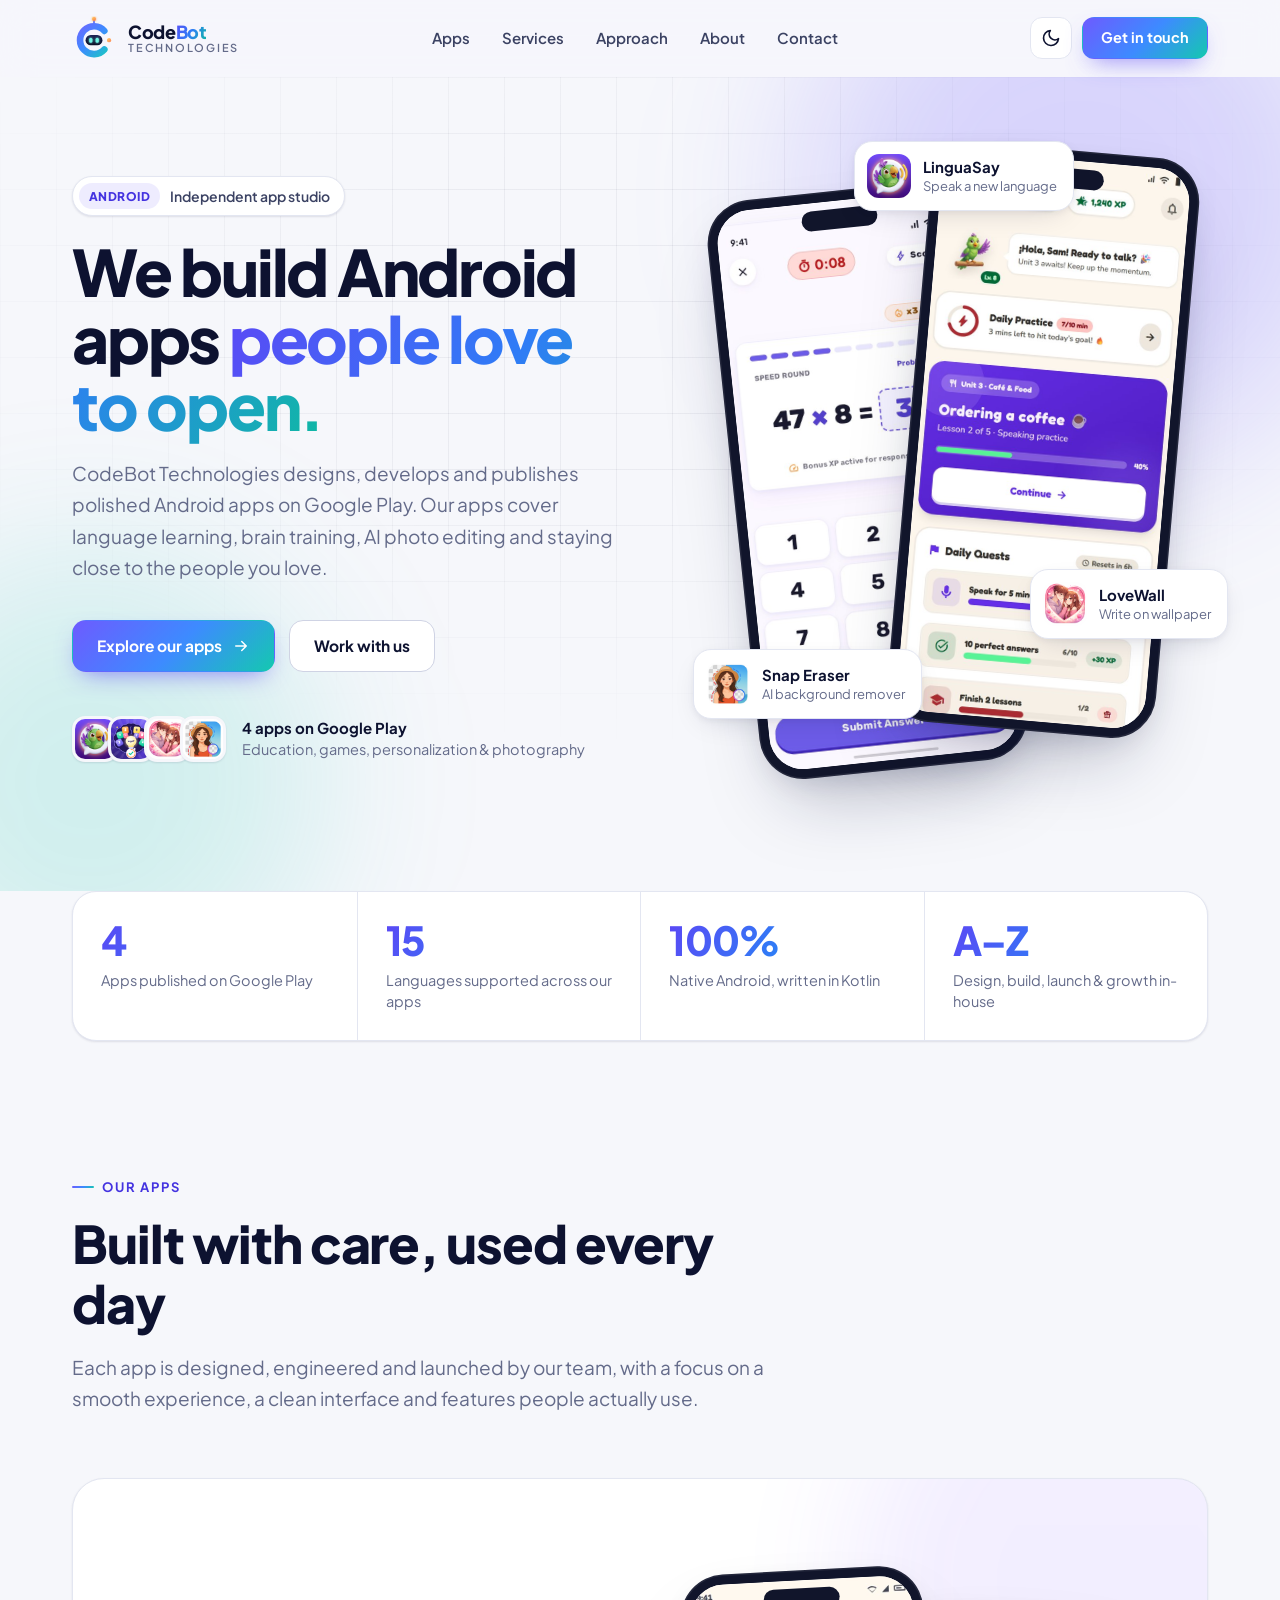
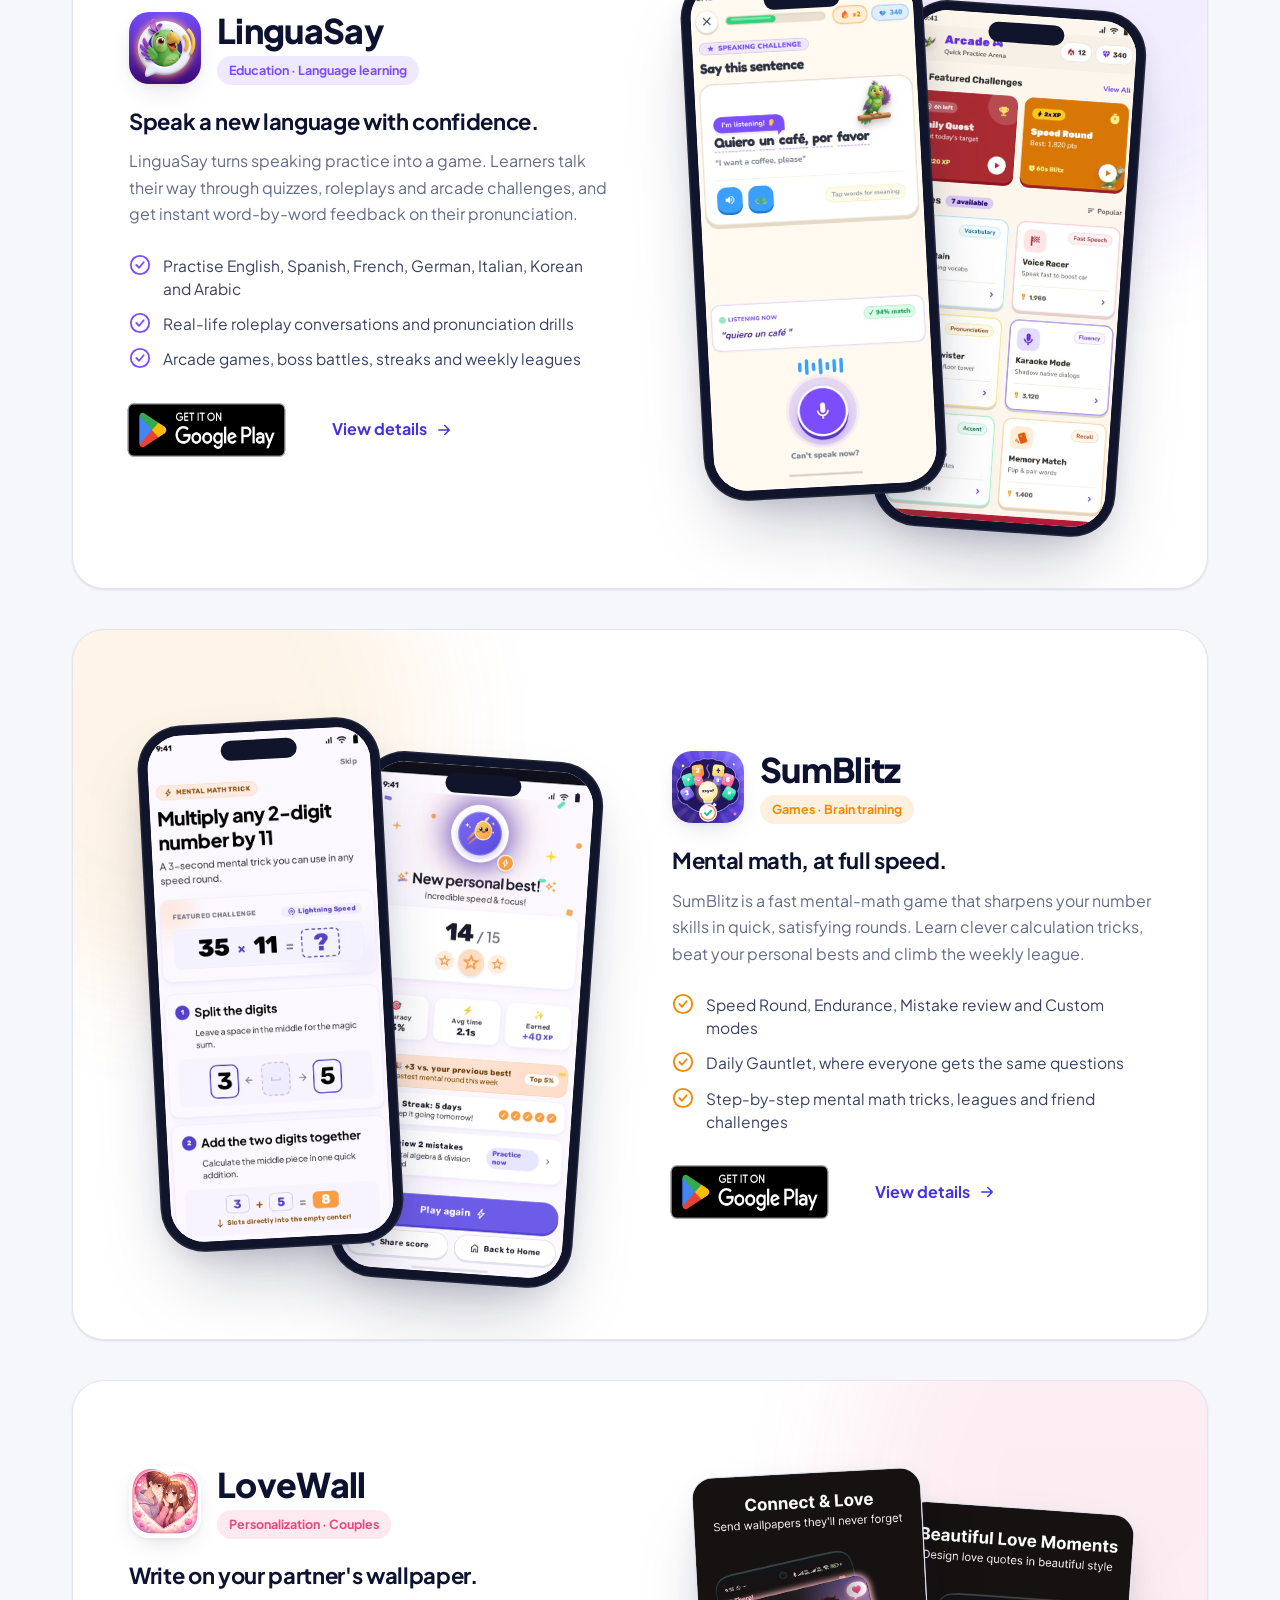
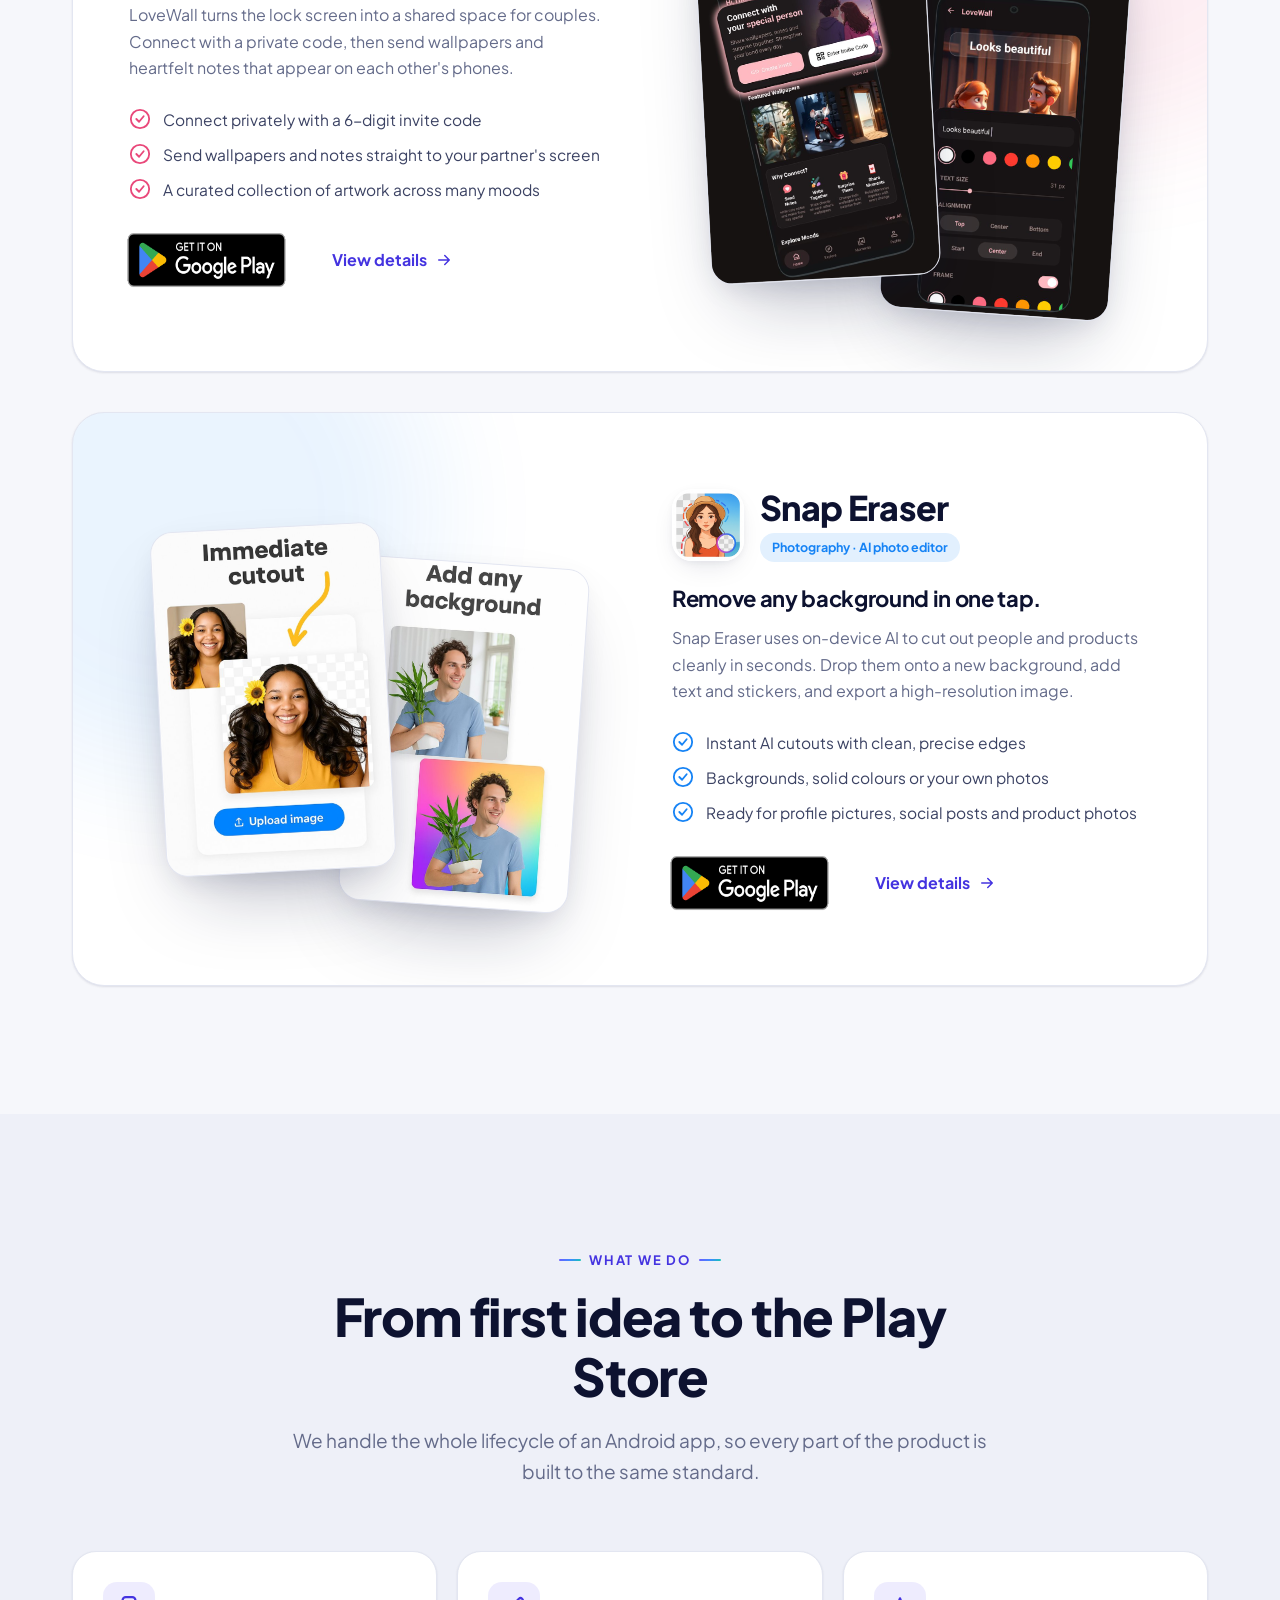
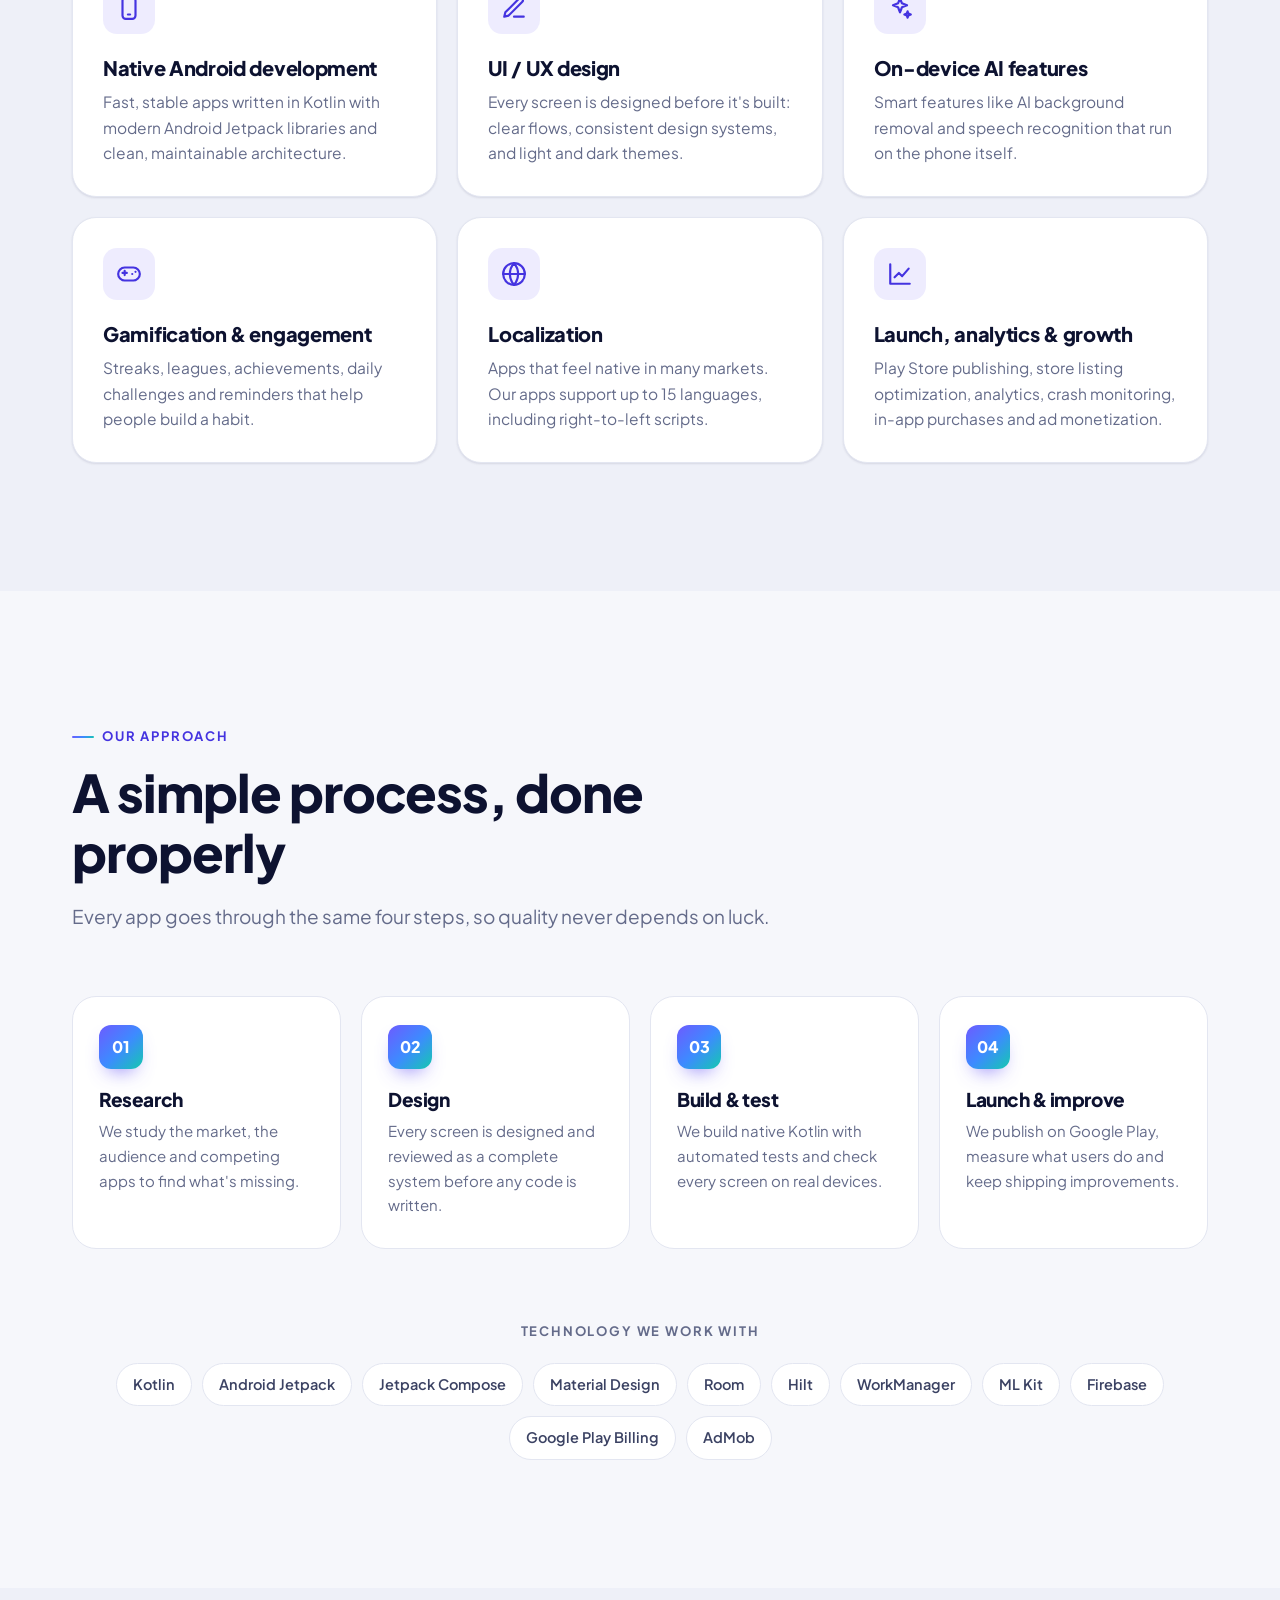
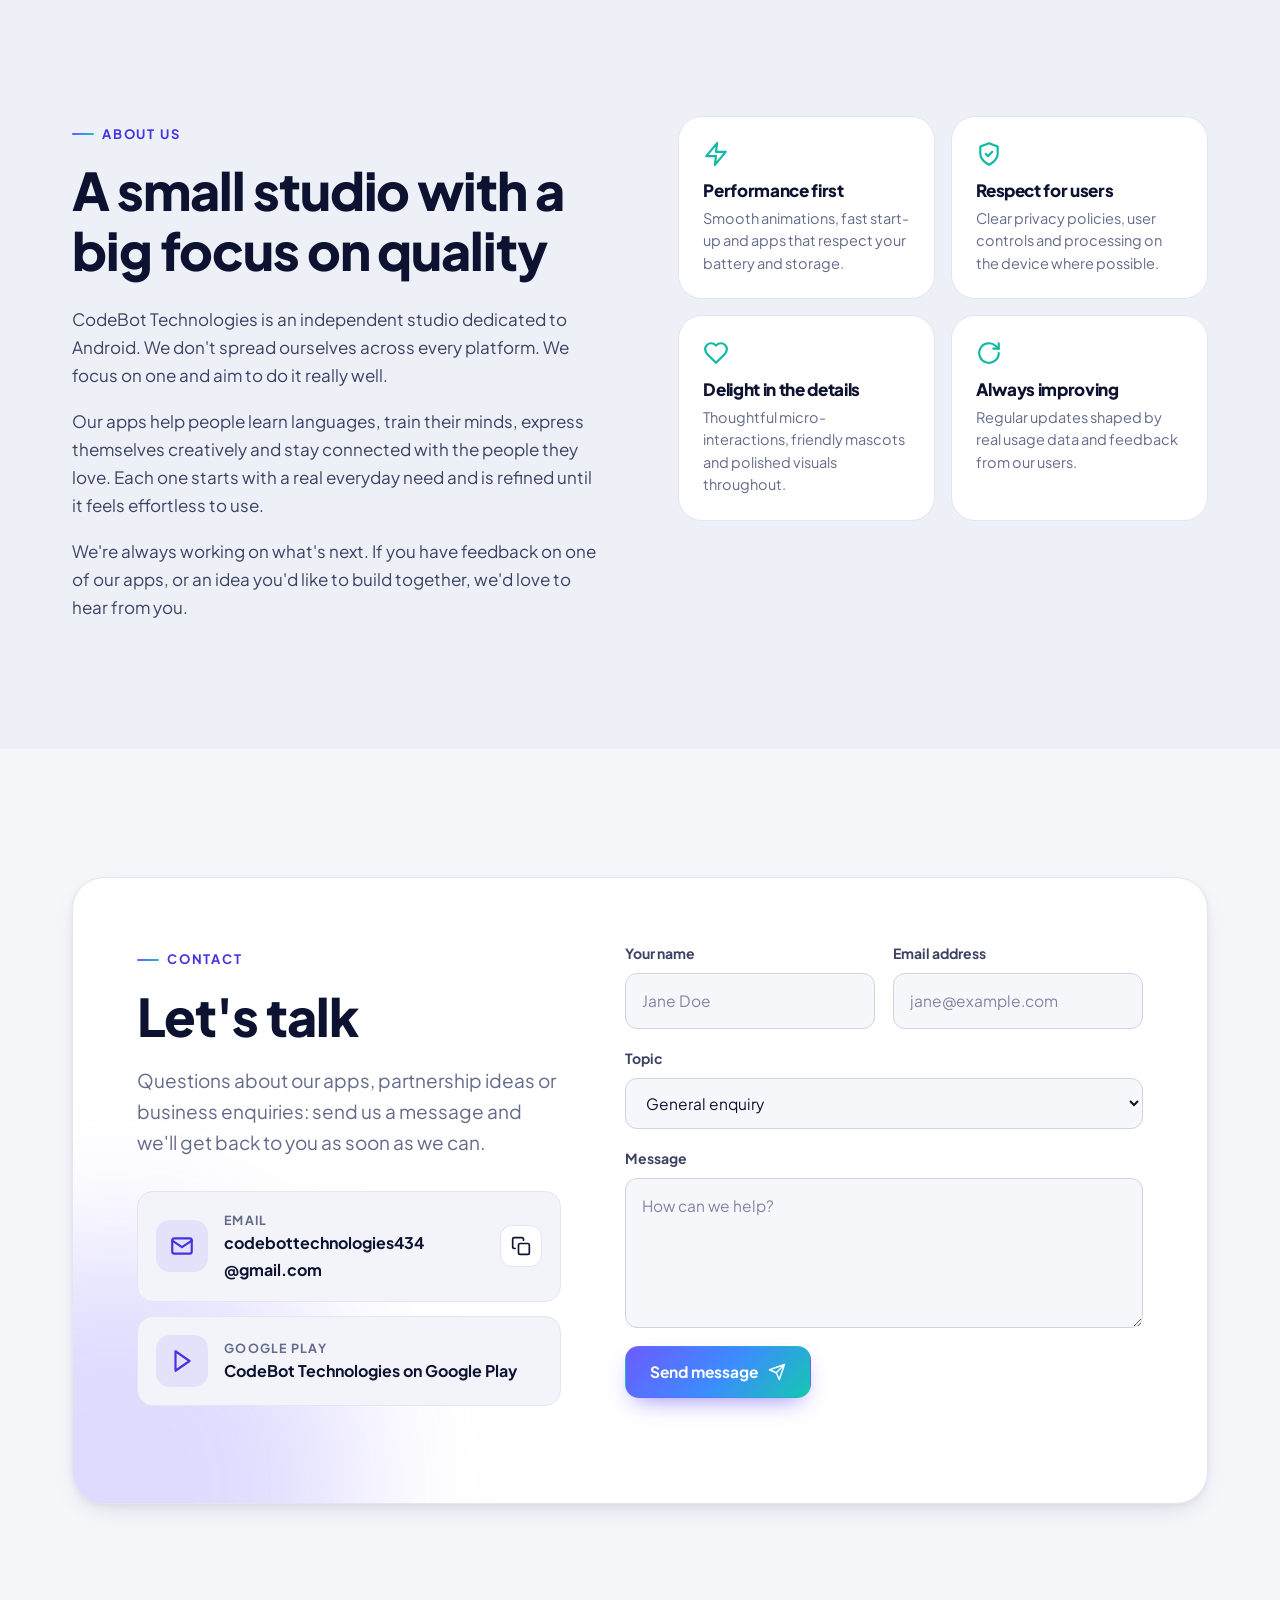
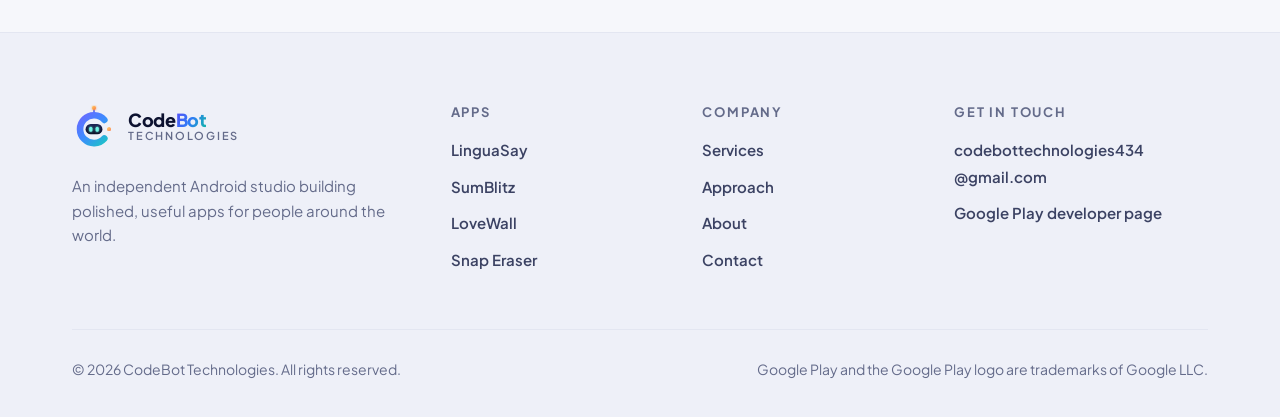
==== index.html @ 1d8e1565 "Launch CodeBot Technologies website" ====
<!doctype html>
<html lang="en">
<head>
  <meta charset="utf-8">
  <meta name="viewport" content="width=device-width, initial-scale=1">
  <title>CodeBot Technologies — Android Apps People Love</title>
  <meta name="description" content="CodeBot Technologies is an Android app studio. We design, build and publish polished apps on Google Play: LinguaSay, SumBlitz, LoveWall and Snap Eraser.">
  <meta name="theme-color" content="#070a18" media="(prefers-color-scheme: dark)">
  <meta name="theme-color" content="#f6f7fb" media="(prefers-color-scheme: light)">
  <link rel="canonical" href="https://codebottechnology.github.io/">
  <meta property="og:type" content="website">
  <meta property="og:url" content="https://codebottechnology.github.io/">
  <meta property="og:image" content="https://codebottechnology.github.io/assets/img/og-image.png">
  <meta property="og:image:width" content="1200">
  <meta property="og:image:height" content="630">
  <meta property="og:site_name" content="CodeBot Technologies">
  <meta property="og:title" content="CodeBot Technologies — Android Apps People Love">
  <meta property="og:description" content="We design, build and publish polished Android apps on Google Play.">
  <meta name="twitter:card" content="summary_large_image">
  <link rel="icon" href="assets/img/logo.svg" type="image/svg+xml">
  <link rel="preconnect" href="https://fonts.googleapis.com">
  <link rel="preconnect" href="https://fonts.gstatic.com" crossorigin>
  <link rel="stylesheet" href="https://fonts.googleapis.com/css2?family=Plus+Jakarta+Sans:wght@400;500;600;700;800&display=swap">
  <link rel="stylesheet" href="assets/css/styles.css">
  <script>(function(){var d=document.documentElement;d.classList.add('js');try{var t=localStorage.getItem('cb-theme');if(t)d.setAttribute('data-theme',t);}catch(e){}})();</script>
  <script type="application/ld+json">
  {
    "@context": "https://schema.org",
    "@type": "Organization",
    "name": "CodeBot Technologies",
    "url": "https://codebottechnology.github.io/",
    "logo": "https://codebottechnology.github.io/assets/img/logo.svg",
    "email": "codebottechnologies434@gmail.com",
    "description": "Android app studio that designs, builds and publishes apps on Google Play.",
    "sameAs": ["https://play.google.com/store/apps/dev?id=8315797149513083375"]
  }
  </script>
</head>
<body>
  <a class="skip-link" href="#main">Skip to content</a>

  <header class="site-header">
    <div class="container nav">
      <a class="brand" href="index.html" aria-label="CodeBot Technologies home">
        <img src="assets/img/logo.svg" alt="" width="40" height="40">
        <span class="brand-text"><span>Code<span class="brand-bot">Bot</span></span><small>Technologies</small></span>
      </a>
      <nav class="nav-links" aria-label="Main">
        <a href="#apps">Apps</a>
        <a href="#services">Services</a>
        <a href="#approach">Approach</a>
        <a href="#about">About</a>
        <a href="#contact">Contact</a>
      </nav>
      <div class="nav-actions">
        <button class="icon-btn theme-toggle" type="button" data-theme-toggle aria-label="Switch theme">
          <svg class="i i-moon" viewBox="0 0 24 24" aria-hidden="true"><path d="M21 12.8A9 9 0 1 1 11.2 3a7 7 0 0 0 9.8 9.8z"/></svg>
          <svg class="i i-sun" viewBox="0 0 24 24" aria-hidden="true"><circle cx="12" cy="12" r="4"/><path d="M12 2v2M12 20v2M4.9 4.9l1.4 1.4M17.7 17.7l1.4 1.4M2 12h2M20 12h2M4.9 19.1l1.4-1.4M17.7 6.3l1.4-1.4"/></svg>
        </button>
        <a class="btn btn-primary btn-sm" href="#contact">Get in touch</a>
        <button class="icon-btn menu-toggle" type="button" aria-controls="mobile-menu" aria-expanded="false" aria-label="Open menu">
          <svg class="i" viewBox="0 0 24 24" aria-hidden="true"><path d="M4 7h16M4 12h16M4 17h16"/></svg>
        </button>
      </div>
    </div>
    <div class="mobile-menu" id="mobile-menu">
      <a href="#apps">Apps</a>
      <a href="#services">Services</a>
      <a href="#approach">Approach</a>
      <a href="#about">About</a>
      <a href="#contact">Contact</a>
      <a class="btn btn-primary" href="#contact">Get in touch</a>
    </div>
  </header>

  <main id="main">
    <!-- ============ Hero ============ -->
    <section class="hero">
      <div class="hero-bg" aria-hidden="true"><span class="glow glow-1"></span><span class="glow glow-2"></span></div>
      <div class="container hero-grid">
        <div>
          <span class="pill reveal"><span class="pill-dot">ANDROID</span> Independent app studio</span>
          <h1 class="reveal reveal-d1">We build Android apps <span class="grad-text">people love to open.</span></h1>
          <p class="lead reveal reveal-d2">CodeBot Technologies designs, develops and publishes polished Android apps on Google Play. Our apps cover language learning, brain training, AI photo editing and staying close to the people you love.</p>
          <div class="hero-ctas reveal reveal-d3">
            <a class="btn btn-primary" href="#apps">Explore our apps
              <svg class="i" viewBox="0 0 24 24" aria-hidden="true"><path d="M5 12h14M13 6l6 6-6 6"/></svg>
            </a>
            <a class="btn btn-ghost" href="#contact">Work with us</a>
          </div>
          <div class="hero-apps reveal reveal-d3">
            <div class="icon-stack">
              <img src="assets/img/apps/linguasay/icon.png" alt="LinguaSay" width="46" height="46">
              <img src="assets/img/apps/sumblitz/icon.png" alt="SumBlitz" width="46" height="46">
              <img src="assets/img/apps/lovewall/icon.png" alt="LoveWall" width="46" height="46">
              <img src="assets/img/apps/snap-eraser/icon.png" alt="Snap Eraser" width="46" height="46">
            </div>
            <p><strong>4 apps on Google Play</strong>Education, games, personalization &amp; photography</p>
          </div>
        </div>

        <div class="hero-visual" aria-hidden="true">
          <div class="phone phone-a"><img src="assets/img/apps/sumblitz/screen-01.jpg" alt="" width="600" height="1300"></div>
          <div class="phone phone-b"><img src="assets/img/apps/linguasay/screen-01.jpg" alt="" width="600" height="1300"></div>
          <div class="float-card fc-1"><img src="assets/img/apps/snap-eraser/icon.png" alt="" width="44" height="44"><div><strong>Snap Eraser</strong><span>AI background remover</span></div></div>
          <div class="float-card fc-2"><img src="assets/img/apps/lovewall/icon.png" alt="" width="44" height="44"><div><strong>LoveWall</strong><span>Write on wallpaper</span></div></div>
          <div class="float-card fc-3"><img src="assets/img/apps/linguasay/icon.png" alt="" width="44" height="44"><div><strong>LinguaSay</strong><span>Speak a new language</span></div></div>
        </div>
      </div>
    </section>

    <!-- ============ Stats ============ -->
    <section aria-label="At a glance">
      <div class="container">
        <div class="stats reveal">
          <div class="stat"><div class="stat-num grad-text">4</div><div class="stat-label">Apps published on Google Play</div></div>
          <div class="stat"><div class="stat-num grad-text">15</div><div class="stat-label">Languages supported across our apps</div></div>
          <div class="stat"><div class="stat-num grad-text">100%</div><div class="stat-label">Native Android, written in Kotlin</div></div>
          <div class="stat"><div class="stat-num grad-text">A–Z</div><div class="stat-label">Design, build, launch &amp; growth in-house</div></div>
        </div>
      </div>
    </section>

    <!-- ============ Apps ============ -->
    <section class="section" id="apps">
      <div class="container">
        <div class="section-head reveal">
          <span class="eyebrow">Our apps</span>
          <h2 class="h2">Built with care, used every day</h2>
          <p class="lead">Each app is designed, engineered and launched by our team, with a focus on a smooth experience, a clean interface and features people actually use.</p>
        </div>

        <div class="app-list">
          <!-- LinguaSay -->
          <article class="app-row accent-linguasay reveal" id="linguasay">
            <div class="app-copy">
              <div class="app-head">
                <img class="app-icon" src="assets/img/apps/linguasay/icon.png" alt="LinguaSay app icon" width="72" height="72">
                <div><h3>LinguaSay</h3><span class="tag">Education · Language learning</span></div>
              </div>
              <p class="app-tagline">Speak a new language with confidence.</p>
              <p class="app-desc">LinguaSay turns speaking practice into a game. Learners talk their way through quizzes, roleplays and arcade challenges, and get instant word-by-word feedback on their pronunciation.</p>
              <ul class="check-list">
                <li><svg class="i" viewBox="0 0 24 24" aria-hidden="true"><circle cx="12" cy="12" r="10"/><path d="m8 12 3 3 5-6"/></svg>Practise English, Spanish, French, German, Italian, Korean and Arabic</li>
                <li><svg class="i" viewBox="0 0 24 24" aria-hidden="true"><circle cx="12" cy="12" r="10"/><path d="m8 12 3 3 5-6"/></svg>Real-life roleplay conversations and pronunciation drills</li>
                <li><svg class="i" viewBox="0 0 24 24" aria-hidden="true"><circle cx="12" cy="12" r="10"/><path d="m8 12 3 3 5-6"/></svg>Arcade games, boss battles, streaks and weekly leagues</li>
              </ul>
              <div class="app-actions">
                <a class="play-badge" href="https://play.google.com/store/apps/details?id=com.pronunciation.speakingpractice" target="_blank" rel="noopener"><img src="assets/img/google-play-badge.png" alt="Get LinguaSay on Google Play" width="646" height="250"></a>
                <a class="btn-link" href="apps/linguasay.html">View details <svg class="i" viewBox="0 0 24 24" aria-hidden="true"><path d="M5 12h14M13 6l6 6-6 6"/></svg></a>
              </div>
            </div>
            <div class="app-media">
              <div class="phone"><img src="assets/img/apps/linguasay/screen-02.jpg" alt="LinguaSay speaking quiz screen" width="600" height="1287" loading="lazy"></div>
              <div class="phone"><img src="assets/img/apps/linguasay/screen-04.jpg" alt="LinguaSay arcade games screen" width="600" height="1300" loading="lazy"></div>
            </div>
          </article>

          <!-- SumBlitz -->
          <article class="app-row accent-sumblitz reveal" id="sumblitz">
            <div class="app-copy">
              <div class="app-head">
                <img class="app-icon" src="assets/img/apps/sumblitz/icon.png" alt="SumBlitz app icon" width="72" height="72">
                <div><h3>SumBlitz</h3><span class="tag">Games · Brain training</span></div>
              </div>
              <p class="app-tagline">Mental math, at full speed.</p>
              <p class="app-desc">SumBlitz is a fast mental-math game that sharpens your number skills in quick, satisfying rounds. Learn clever calculation tricks, beat your personal bests and climb the weekly league.</p>
              <ul class="check-list">
                <li><svg class="i" viewBox="0 0 24 24" aria-hidden="true"><circle cx="12" cy="12" r="10"/><path d="m8 12 3 3 5-6"/></svg>Speed Round, Endurance, Mistake review and Custom modes</li>
                <li><svg class="i" viewBox="0 0 24 24" aria-hidden="true"><circle cx="12" cy="12" r="10"/><path d="m8 12 3 3 5-6"/></svg>Daily Gauntlet, where everyone gets the same questions</li>
                <li><svg class="i" viewBox="0 0 24 24" aria-hidden="true"><circle cx="12" cy="12" r="10"/><path d="m8 12 3 3 5-6"/></svg>Step-by-step mental math tricks, leagues and friend challenges</li>
              </ul>
              <div class="app-actions">
                <a class="play-badge" href="https://play.google.com/store/apps/details?id=com.sumblitz.mentalmath.speedmath" target="_blank" rel="noopener"><img src="assets/img/google-play-badge.png" alt="Get SumBlitz on Google Play" width="646" height="250"></a>
                <a class="btn-link" href="apps/sumblitz.html">View details <svg class="i" viewBox="0 0 24 24" aria-hidden="true"><path d="M5 12h14M13 6l6 6-6 6"/></svg></a>
              </div>
            </div>
            <div class="app-media">
              <div class="phone"><img src="assets/img/apps/sumblitz/screen-04.jpg" alt="SumBlitz mental math trick lesson" width="600" height="1300" loading="lazy"></div>
              <div class="phone"><img src="assets/img/apps/sumblitz/screen-02.jpg" alt="SumBlitz round results screen" width="600" height="1300" loading="lazy"></div>
            </div>
          </article>

          <!-- LoveWall -->
          <article class="app-row accent-lovewall reveal" id="lovewall">
            <div class="app-copy">
              <div class="app-head">
                <img class="app-icon" src="assets/img/apps/lovewall/icon.png" alt="LoveWall app icon" width="72" height="72">
                <div><h3>LoveWall</h3><span class="tag">Personalization · Couples</span></div>
              </div>
              <p class="app-tagline">Write on your partner's wallpaper.</p>
              <p class="app-desc">LoveWall turns the lock screen into a shared space for couples. Connect with a private code, then send wallpapers and heartfelt notes that appear on each other's phones.</p>
              <ul class="check-list">
                <li><svg class="i" viewBox="0 0 24 24" aria-hidden="true"><circle cx="12" cy="12" r="10"/><path d="m8 12 3 3 5-6"/></svg>Connect privately with a 6-digit invite code</li>
                <li><svg class="i" viewBox="0 0 24 24" aria-hidden="true"><circle cx="12" cy="12" r="10"/><path d="m8 12 3 3 5-6"/></svg>Send wallpapers and notes straight to your partner's screen</li>
                <li><svg class="i" viewBox="0 0 24 24" aria-hidden="true"><circle cx="12" cy="12" r="10"/><path d="m8 12 3 3 5-6"/></svg>A curated collection of artwork across many moods</li>
              </ul>
              <div class="app-actions">
                <a class="play-badge" href="https://play.google.com/store/apps/details?id=com.draw.on.wallpaper.romantic.couple" target="_blank" rel="noopener"><img src="assets/img/google-play-badge.png" alt="Get LoveWall on Google Play" width="646" height="250"></a>
                <a class="btn-link" href="apps/lovewall.html">View details <svg class="i" viewBox="0 0 24 24" aria-hidden="true"><path d="M5 12h14M13 6l6 6-6 6"/></svg></a>
              </div>
            </div>
            <div class="app-media">
              <div class="shot-card"><img src="assets/img/apps/lovewall/shot-02.jpg" alt="LoveWall: connect with your special person" width="720" height="1281" loading="lazy"></div>
              <div class="shot-card"><img src="assets/img/apps/lovewall/shot-01.jpg" alt="LoveWall: design love quotes on wallpapers" width="720" height="1280" loading="lazy"></div>
            </div>
          </article>

          <!-- Snap Eraser -->
          <article class="app-row accent-snap reveal" id="snap-eraser">
            <div class="app-copy">
              <div class="app-head">
                <img class="app-icon" src="assets/img/apps/snap-eraser/icon.png" alt="Snap Eraser app icon" width="72" height="72">
                <div><h3>Snap Eraser</h3><span class="tag">Photography · AI photo editor</span></div>
              </div>
              <p class="app-tagline">Remove any background in one tap.</p>
              <p class="app-desc">Snap Eraser uses on-device AI to cut out people and products cleanly in seconds. Drop them onto a new background, add text and stickers, and export a high-resolution image.</p>
              <ul class="check-list">
                <li><svg class="i" viewBox="0 0 24 24" aria-hidden="true"><circle cx="12" cy="12" r="10"/><path d="m8 12 3 3 5-6"/></svg>Instant AI cutouts with clean, precise edges</li>
                <li><svg class="i" viewBox="0 0 24 24" aria-hidden="true"><circle cx="12" cy="12" r="10"/><path d="m8 12 3 3 5-6"/></svg>Backgrounds, solid colours or your own photos</li>
                <li><svg class="i" viewBox="0 0 24 24" aria-hidden="true"><circle cx="12" cy="12" r="10"/><path d="m8 12 3 3 5-6"/></svg>Ready for profile pictures, social posts and product photos</li>
              </ul>
              <div class="app-actions">
                <a class="play-badge" href="https://play.google.com/store/apps/details?id=com.snaperase.bgremover" target="_blank" rel="noopener"><img src="assets/img/google-play-badge.png" alt="Get Snap Eraser on Google Play" width="646" height="250"></a>
                <a class="btn-link" href="apps/snap-eraser.html">View details <svg class="i" viewBox="0 0 24 24" aria-hidden="true"><path d="M5 12h14M13 6l6 6-6 6"/></svg></a>
              </div>
            </div>
            <div class="app-media">
              <div class="shot-card"><img src="assets/img/apps/snap-eraser/shot-01.jpg" alt="Snap Eraser: immediate cutout" width="720" height="1080" loading="lazy"></div>
              <div class="shot-card"><img src="assets/img/apps/snap-eraser/shot-02.jpg" alt="Snap Eraser: add any background" width="720" height="1080" loading="lazy"></div>
            </div>
          </article>
        </div>
      </div>
    </section>

    <!-- ============ Services ============ -->
    <section class="section section-alt" id="services">
      <div class="container">
        <div class="section-head center reveal">
          <span class="eyebrow">What we do</span>
          <h2 class="h2">From first idea to the Play Store</h2>
          <p class="lead">We handle the whole lifecycle of an Android app, so every part of the product is built to the same standard.</p>
        </div>
        <div class="card-grid">
          <div class="card reveal">
            <div class="card-icon"><svg class="i" viewBox="0 0 24 24" aria-hidden="true"><rect x="6" y="2" width="12" height="20" rx="3"/><path d="M11 18h2"/></svg></div>
            <h3>Native Android development</h3>
            <p>Fast, stable apps written in Kotlin with modern Android Jetpack libraries and clean, maintainable architecture.</p>
          </div>
          <div class="card reveal reveal-d1">
            <div class="card-icon"><svg class="i" viewBox="0 0 24 24" aria-hidden="true"><path d="M12 20h9"/><path d="M16.5 3.5a2.1 2.1 0 0 1 3 3L7 19l-4 1 1-4Z"/></svg></div>
            <h3>UI / UX design</h3>
            <p>Every screen is designed before it's built: clear flows, consistent design systems, and light and dark themes.</p>
          </div>
          <div class="card reveal reveal-d2">
            <div class="card-icon"><svg class="i" viewBox="0 0 24 24" aria-hidden="true"><path d="M12 3l1.8 4.7 4.7 1.8-4.7 1.8L12 16l-1.8-4.7L5.5 9.5l4.7-1.8z"/><path d="M19 15l.8 2.2 2.2.8-2.2.8L19 21l-.8-2.2L16 18l2.2-.8z"/></svg></div>
            <h3>On-device AI features</h3>
            <p>Smart features like AI background removal and speech recognition that run on the phone itself.</p>
          </div>
          <div class="card reveal">
            <div class="card-icon"><svg class="i" viewBox="0 0 24 24" aria-hidden="true"><path d="M6 11h4M8 9v4M15 12h.01M18 10h.01"/><rect x="2" y="6" width="20" height="12" rx="6"/></svg></div>
            <h3>Gamification &amp; engagement</h3>
            <p>Streaks, leagues, achievements, daily challenges and reminders that help people build a habit.</p>
          </div>
          <div class="card reveal reveal-d1">
            <div class="card-icon"><svg class="i" viewBox="0 0 24 24" aria-hidden="true"><circle cx="12" cy="12" r="10"/><path d="M2 12h20M12 2a15 15 0 0 1 0 20M12 2a15 15 0 0 0 0 20"/></svg></div>
            <h3>Localization</h3>
            <p>Apps that feel native in many markets. Our apps support up to 15 languages, including right-to-left scripts.</p>
          </div>
          <div class="card reveal reveal-d2">
            <div class="card-icon"><svg class="i" viewBox="0 0 24 24" aria-hidden="true"><path d="M3 3v18h18"/><path d="M7 15l4-4 3 3 6-7"/></svg></div>
            <h3>Launch, analytics &amp; growth</h3>
            <p>Play Store publishing, store listing optimization, analytics, crash monitoring, in-app purchases and ad monetization.</p>
          </div>
        </div>
      </div>
    </section>

    <!-- ============ Approach ============ -->
    <section class="section" id="approach">
      <div class="container">
        <div class="section-head reveal">
          <span class="eyebrow">Our approach</span>
          <h2 class="h2">A simple process, done properly</h2>
          <p class="lead">Every app goes through the same four steps, so quality never depends on luck.</p>
        </div>
        <div class="steps">
          <div class="step reveal"><span class="step-num">01</span><h3>Research</h3><p>We study the market, the audience and competing apps to find what's missing.</p></div>
          <div class="step reveal reveal-d1"><span class="step-num">02</span><h3>Design</h3><p>Every screen is designed and reviewed as a complete system before any code is written.</p></div>
          <div class="step reveal reveal-d2"><span class="step-num">03</span><h3>Build &amp; test</h3><p>We build native Kotlin with automated tests and check every screen on real devices.</p></div>
          <div class="step reveal reveal-d3"><span class="step-num">04</span><h3>Launch &amp; improve</h3><p>We publish on Google Play, measure what users do and keep shipping improvements.</p></div>
        </div>

        <div class="tech reveal">
          <p>Technology we work with</p>
          <div class="chips">
            <span class="chip">Kotlin</span>
            <span class="chip">Android Jetpack</span>
            <span class="chip">Jetpack Compose</span>
            <span class="chip">Material Design</span>
            <span class="chip">Room</span>
            <span class="chip">Hilt</span>
            <span class="chip">WorkManager</span>
            <span class="chip">ML Kit</span>
            <span class="chip">Firebase</span>
            <span class="chip">Google Play Billing</span>
            <span class="chip">AdMob</span>
          </div>
        </div>
      </div>
    </section>

    <!-- ============ About ============ -->
    <section class="section section-alt" id="about">
      <div class="container about-grid">
        <div class="about-copy reveal">
          <span class="eyebrow">About us</span>
          <h2 class="h2">A small studio with a big focus on quality</h2>
          <p>CodeBot Technologies is an independent studio dedicated to Android. We don't spread ourselves across every platform. We focus on one and aim to do it really well.</p>
          <p>Our apps help people learn languages, train their minds, express themselves creatively and stay connected with the people they love. Each one starts with a real everyday need and is refined until it feels effortless to use.</p>
          <p>We're always working on what's next. If you have feedback on one of our apps, or an idea you'd like to build together, we'd love to hear from you.</p>
        </div>
        <div class="values">
          <div class="value reveal">
            <svg class="i" viewBox="0 0 24 24" aria-hidden="true"><path d="M13 2 3 14h9l-1 8 10-12h-9l1-8z"/></svg>
            <h3>Performance first</h3>
            <p>Smooth animations, fast start-up and apps that respect your battery and storage.</p>
          </div>
          <div class="value reveal reveal-d1">
            <svg class="i" viewBox="0 0 24 24" aria-hidden="true"><path d="M12 22s8-4 8-10V5l-8-3-8 3v7c0 6 8 10 8 10z"/><path d="m9 12 2 2 4-4"/></svg>
            <h3>Respect for users</h3>
            <p>Clear privacy policies, user controls and processing on the device where possible.</p>
          </div>
          <div class="value reveal reveal-d2">
            <svg class="i" viewBox="0 0 24 24" aria-hidden="true"><path d="M19 14c1.5-1.5 3-3.2 3-5.5A5.5 5.5 0 0 0 16.5 3c-1.8 0-3 .5-4.5 2-1.5-1.5-2.7-2-4.5-2A5.5 5.5 0 0 0 2 8.5c0 2.3 1.5 4 3 5.5l7 7z"/></svg>
            <h3>Delight in the details</h3>
            <p>Thoughtful micro-interactions, friendly mascots and polished visuals throughout.</p>
          </div>
          <div class="value reveal reveal-d3">
            <svg class="i" viewBox="0 0 24 24" aria-hidden="true"><path d="M21 12a9 9 0 1 1-3-6.7L21 8"/><path d="M21 3v5h-5"/></svg>
            <h3>Always improving</h3>
            <p>Regular updates shaped by real usage data and feedback from our users.</p>
          </div>
        </div>
      </div>
    </section>

    <!-- ============ Contact ============ -->
    <section class="section" id="contact">
      <div class="container">
        <div class="contact-wrap reveal">
          <div class="contact-info">
            <span class="eyebrow">Contact</span>
            <h2 class="h2">Let's talk</h2>
            <p class="lead">Questions about our apps, partnership ideas or business enquiries: send us a message and we'll get back to you as soon as we can.</p>
            <div class="contact-item">
              <span class="card-icon"><svg class="i" viewBox="0 0 24 24" aria-hidden="true"><rect x="3" y="5" width="18" height="14" rx="2"/><path d="m3 7 9 6 9-6"/></svg></span>
              <div><small>Email</small><a href="mailto:codebottechnologies434@gmail.com">codebottechnologies434<wbr>@gmail.com</a></div>
              <button class="icon-btn copy-btn" type="button" data-copy="codebottechnologies434@gmail.com" aria-label="Copy email address">
                <svg class="i i-copy" viewBox="0 0 24 24" aria-hidden="true"><rect x="9" y="9" width="13" height="13" rx="2"/><path d="M5 15H4a2 2 0 0 1-2-2V4a2 2 0 0 1 2-2h9a2 2 0 0 1 2 2v1"/></svg>
                <svg class="i i-check" viewBox="0 0 24 24" aria-hidden="true"><path d="M20 6 9 17l-5-5"/></svg>
              </button>
            </div>
            <div class="contact-item">
              <span class="card-icon"><svg class="i" viewBox="0 0 24 24" aria-hidden="true"><path d="m6 3 13 9-13 9V3z"/></svg></span>
              <div><small>Google Play</small><a href="https://play.google.com/store/apps/dev?id=8315797149513083375" target="_blank" rel="noopener">CodeBot Technologies on Google Play</a></div>
            </div>
          </div>

          <form class="form" id="contact-form" novalidate>
            <div class="form-row">
              <div class="field"><label for="f-name">Your name</label><input id="f-name" name="name" type="text" autocomplete="name" placeholder="Jane Doe" required></div>
              <div class="field"><label for="f-email">Email address</label><input id="f-email" name="email" type="email" autocomplete="email" placeholder="jane@example.com" required></div>
            </div>
            <div class="field">
              <label for="f-subject">Topic</label>
              <select id="f-subject" name="subject">
                <option>General enquiry</option>
                <option>App support / feedback</option>
                <option>Business &amp; partnerships</option>
                <option>Advertising</option>
              </select>
            </div>
            <div class="field"><label for="f-message">Message</label><textarea id="f-message" name="message" placeholder="How can we help?" required minlength="10"></textarea></div>
            <div class="hp" aria-hidden="true"><label>Leave this empty <input type="text" name="_honey" tabindex="-1" autocomplete="off"></label></div>
            <button class="btn btn-primary" type="submit">Send message
              <svg class="i" viewBox="0 0 24 24" aria-hidden="true"><path d="m22 2-7 20-4-9-9-4z"/><path d="M22 2 11 13"/></svg>
            </button>
            <p class="form-status" role="status" aria-live="polite"></p>
          </form>
        </div>
      </div>
    </section>
  </main>

  <footer class="site-footer">
    <div class="container">
      <div class="footer-grid">
        <div>
          <a class="brand" href="index.html" aria-label="CodeBot Technologies home">
            <img src="assets/img/logo.svg" alt="" width="40" height="40">
            <span class="brand-text"><span>Code<span class="brand-bot">Bot</span></span><small>Technologies</small></span>
          </a>
          <p>An independent Android studio building polished, useful apps for people around the world.</p>
        </div>
        <div>
          <h4>Apps</h4>
          <ul>
            <li><a href="apps/linguasay.html">LinguaSay</a></li>
            <li><a href="apps/sumblitz.html">SumBlitz</a></li>
            <li><a href="apps/lovewall.html">LoveWall</a></li>
            <li><a href="apps/snap-eraser.html">Snap Eraser</a></li>
          </ul>
        </div>
        <div>
          <h4>Company</h4>
          <ul>
            <li><a href="#services">Services</a></li>
            <li><a href="#approach">Approach</a></li>
            <li><a href="#about">About</a></li>
            <li><a href="#contact">Contact</a></li>
          </ul>
        </div>
        <div>
          <h4>Get in touch</h4>
          <ul>
            <li><a href="mailto:codebottechnologies434@gmail.com">codebottechnologies434<wbr>@gmail.com</a></li>
            <li><a href="https://play.google.com/store/apps/dev?id=8315797149513083375" target="_blank" rel="noopener">Google Play developer page</a></li>
          </ul>
        </div>
      </div>
      <div class="footer-bottom">
        <span>© <span data-year>2026</span> CodeBot Technologies. All rights reserved.</span>
        <span>Google Play and the Google Play logo are trademarks of Google LLC.</span>
      </div>
    </div>
  </footer>

  <script src="assets/js/main.js" defer></script>
</body>
</html>
---- assets/css/styles.css ----
/* ==========================================================================
   CodeBot Technologies — site styles
   ========================================================================== */

/* ---------- Design tokens ---------- */
:root {
  --bg: #f6f7fb;
  --bg-alt: #eef0f8;
  --surface: #ffffff;
  --surface-2: #f3f4fa;
  --text: #0d1230;
  --text-2: #3b4263;
  --muted: #646b8a;
  --border: #e3e6f1;
  --border-strong: #cfd3e4;
  --primary: #5b48f5;
  --primary-ink: #4433e0;
  --primary-soft: rgba(91, 72, 245, 0.1);
  --teal: #0fb9a3;
  --grad: linear-gradient(135deg, #6d5bff 0%, #3d8bff 52%, #14c8b0 100%);
  --grad-text: linear-gradient(120deg, #5b48f5 0%, #2f7cf6 50%, #0fb9a3 100%);
  --shadow-sm: 0 1px 2px rgba(16, 22, 60, 0.06), 0 1px 3px rgba(16, 22, 60, 0.05);
  --shadow: 0 10px 30px -12px rgba(16, 22, 60, 0.18), 0 2px 6px rgba(16, 22, 60, 0.05);
  --shadow-lg: 0 40px 80px -30px rgba(16, 22, 60, 0.35), 0 10px 30px -10px rgba(16, 22, 60, 0.15);
  --grid-line: rgba(13, 18, 48, 0.05);
  --glow-1: rgba(109, 91, 255, 0.22);
  --glow-2: rgba(20, 200, 176, 0.16);
  --header-bg: rgba(246, 247, 251, 0.78);
  --phone-frame: #11152b;

  --radius-sm: 10px;
  --radius: 16px;
  --radius-lg: 24px;
  --radius-xl: 32px;
  --container: 1200px;
  --gutter: clamp(16px, 4vw, 32px);
  --font: "Plus Jakarta Sans", ui-sans-serif, system-ui, -apple-system, "Segoe UI", Roboto, sans-serif;
  color-scheme: light;
}

@media (prefers-color-scheme: dark) {
  :root:not([data-theme="light"]) {
    --bg: #070a18;
    --bg-alt: #0b1024;
    --surface: #0f1530;
    --surface-2: #141b3b;
    --text: #eef0ff;
    --text-2: #c5c9e4;
    --muted: #9298ba;
    --border: rgba(255, 255, 255, 0.08);
    --border-strong: rgba(255, 255, 255, 0.16);
    --primary: #8476ff;
    --primary-ink: #9a8eff;
    --primary-soft: rgba(132, 118, 255, 0.14);
    --teal: #2ad8c0;
    --grad-text: linear-gradient(120deg, #a093ff 0%, #6aa8ff 50%, #3fe0c8 100%);
    --shadow-sm: 0 1px 2px rgba(0, 0, 0, 0.4);
    --shadow: 0 14px 34px -14px rgba(0, 0, 0, 0.65);
    --shadow-lg: 0 40px 90px -30px rgba(0, 0, 0, 0.8);
    --grid-line: rgba(255, 255, 255, 0.045);
    --glow-1: rgba(109, 91, 255, 0.3);
    --glow-2: rgba(20, 200, 176, 0.18);
    --header-bg: rgba(7, 10, 24, 0.72);
    --phone-frame: #05070f;
    color-scheme: dark;
  }
}

:root[data-theme="dark"] {
  --bg: #070a18;
  --bg-alt: #0b1024;
  --surface: #0f1530;
  --surface-2: #141b3b;
  --text: #eef0ff;
  --text-2: #c5c9e4;
  --muted: #9298ba;
  --border: rgba(255, 255, 255, 0.08);
  --border-strong: rgba(255, 255, 255, 0.16);
  --primary: #8476ff;
  --primary-ink: #9a8eff;
  --primary-soft: rgba(132, 118, 255, 0.14);
  --teal: #2ad8c0;
  --grad-text: linear-gradient(120deg, #a093ff 0%, #6aa8ff 50%, #3fe0c8 100%);
  --shadow-sm: 0 1px 2px rgba(0, 0, 0, 0.4);
  --shadow: 0 14px 34px -14px rgba(0, 0, 0, 0.65);
  --shadow-lg: 0 40px 90px -30px rgba(0, 0, 0, 0.8);
  --grid-line: rgba(255, 255, 255, 0.045);
  --glow-1: rgba(109, 91, 255, 0.3);
  --glow-2: rgba(20, 200, 176, 0.18);
  --header-bg: rgba(7, 10, 24, 0.72);
  --phone-frame: #05070f;
  color-scheme: dark;
}

/* ---------- Base ---------- */
*, *::before, *::after { box-sizing: border-box; }
html { -webkit-text-size-adjust: 100%; scroll-behavior: smooth; scroll-padding-top: 88px; }
body {
  margin: 0;
  font-family: var(--font);
  font-size: 16px;
  line-height: 1.65;
  color: var(--text);
  background: var(--bg);
  -webkit-font-smoothing: antialiased;
  -moz-osx-font-smoothing: grayscale;
  overflow-x: hidden;
  transition: background-color .3s ease, color .3s ease;
}
img, svg { display: block; max-width: 100%; }
img { height: auto; }
svg.i { fill: none; stroke: currentColor; stroke-width: 2; stroke-linecap: round; stroke-linejoin: round; }
a { color: inherit; text-decoration: none; }
button, input, select, textarea { font: inherit; color: inherit; }
h1, h2, h3, h4 { margin: 0; line-height: 1.15; letter-spacing: -0.02em; font-weight: 800; }
p { margin: 0; }
ul { margin: 0; padding: 0; list-style: none; }
:focus-visible { outline: 2px solid var(--primary); outline-offset: 3px; border-radius: 6px; }
::selection { background: var(--primary); color: #fff; }

.container { width: 100%; max-width: var(--container); margin: 0 auto; padding: 0 var(--gutter); }
.sr-only { position: absolute; width: 1px; height: 1px; padding: 0; margin: -1px; overflow: hidden; clip: rect(0 0 0 0); white-space: nowrap; border: 0; }
.skip-link { position: absolute; left: 16px; top: -60px; z-index: 200; background: var(--primary); color: #fff; padding: 10px 16px; border-radius: 10px; font-weight: 700; }
.skip-link:focus { top: 12px; }
.grad-text { background: var(--grad-text); -webkit-background-clip: text; background-clip: text; color: transparent; }

/* ---------- Buttons ---------- */
.btn {
  display: inline-flex; align-items: center; justify-content: center; gap: 10px;
  height: 52px; padding: 0 24px; border-radius: 14px; border: 1px solid transparent;
  font-weight: 700; font-size: 15.5px; white-space: nowrap; cursor: pointer;
  transition: transform .2s ease, box-shadow .2s ease, background-color .2s ease, border-color .2s ease, color .2s ease;
}
.btn svg { width: 18px; height: 18px; flex: none; }
.btn-primary { background: var(--grad); color: #fff; box-shadow: 0 10px 24px -10px rgba(91, 72, 245, .7); }
.btn-primary:hover { transform: translateY(-2px); box-shadow: 0 16px 30px -12px rgba(91, 72, 245, .8); }
.btn-ghost { background: var(--surface); border-color: var(--border-strong); color: var(--text); }
.btn-ghost:hover { border-color: var(--primary); color: var(--primary-ink); transform: translateY(-2px); }
.btn-sm { height: 42px; padding: 0 18px; font-size: 14.5px; border-radius: 12px; }
.btn-link { display: inline-flex; align-items: center; gap: 8px; font-weight: 700; color: var(--primary-ink); }
.btn-link svg { width: 18px; height: 18px; transition: transform .2s ease; }
.btn-link:hover svg { transform: translateX(4px); }

/* Official Google Play badge (the PNG has built-in transparent padding, trimmed with negative margins) */
.play-badge { display: inline-block; border-radius: 12px; transition: transform .2s ease, filter .2s ease; }
.play-badge img { height: 80px; width: auto; margin: -13px -13px; }
.play-badge:hover { transform: translateY(-2px); filter: drop-shadow(0 10px 14px rgba(0,0,0,.25)); }
.play-badge:focus-visible { outline-offset: 2px; }
.copy-btn .i-check { display: none; color: #12a150; }

/* ---------- Header ---------- */
.site-header { position: sticky; top: 0; z-index: 100; background: var(--header-bg); backdrop-filter: saturate(180%) blur(16px); -webkit-backdrop-filter: saturate(180%) blur(16px); border-bottom: 1px solid transparent; transition: border-color .3s ease, background-color .3s ease; }
.site-header.scrolled { border-bottom-color: var(--border); }
.nav { display: flex; align-items: center; justify-content: space-between; height: 76px; gap: 24px; }
.brand { display: inline-flex; align-items: center; gap: 12px; font-weight: 800; letter-spacing: -0.02em; font-size: 18px; flex: none; }
.brand img { width: 44px; height: 44px; transition: transform .35s cubic-bezier(.3,1.6,.5,1); }
.brand:hover img { transform: rotate(-8deg) scale(1.08); }
.brand-bot { background: var(--grad-text); -webkit-background-clip: text; background-clip: text; color: transparent; }
.brand-text { display: flex; flex-direction: column; line-height: 1.05; }
.brand-text small { font-size: 11px; font-weight: 600; letter-spacing: .16em; text-transform: uppercase; color: var(--muted); }
.nav-links { display: flex; align-items: center; gap: 4px; }
.nav-links a { padding: 8px 14px; border-radius: 10px; font-weight: 600; font-size: 15px; color: var(--text-2); transition: color .2s ease, background-color .2s ease; }
.nav-links a:hover, .nav-links a[aria-current="page"] { color: var(--text); background: var(--surface-2); }
.nav-actions { display: flex; align-items: center; gap: 10px; }
.icon-btn { display: inline-grid; place-items: center; width: 42px; height: 42px; border-radius: 12px; border: 1px solid var(--border); background: var(--surface); cursor: pointer; color: var(--text); transition: border-color .2s ease, transform .2s ease; }
.icon-btn:hover { border-color: var(--border-strong); transform: translateY(-1px); }
.icon-btn svg { width: 20px; height: 20px; }
.theme-toggle .i-sun { display: none; }
:root[data-theme="dark"] .theme-toggle .i-sun { display: block; }
:root[data-theme="dark"] .theme-toggle .i-moon { display: none; }
@media (prefers-color-scheme: dark) {
  :root:not([data-theme="light"]) .theme-toggle .i-sun { display: block; }
  :root:not([data-theme="light"]) .theme-toggle .i-moon { display: none; }
}
.menu-toggle { display: none; }
.mobile-menu { display: none; }

@media (max-width: 920px) {
  .nav-links, .nav-actions .btn { display: none; }
  .menu-toggle { display: inline-grid; }
  .mobile-menu { display: block; position: fixed; inset: 76px 0 auto 0; background: var(--bg); border-bottom: 1px solid var(--border); padding: 12px var(--gutter) 24px; transform: translateY(-8px); opacity: 0; visibility: hidden; transition: opacity .2s ease, transform .2s ease, visibility .2s; box-shadow: var(--shadow); }
  .mobile-menu.open { transform: none; opacity: 1; visibility: visible; }
  .mobile-menu a { display: block; padding: 14px 4px; font-weight: 700; font-size: 17px; border-bottom: 1px solid var(--border); }
  .mobile-menu .btn { width: 100%; margin-top: 18px; border-bottom: 0; }
}
@media (max-width: 420px) { .brand-text small { display: none; } }

/* ---------- Sections ---------- */
.section { padding: clamp(72px, 10vw, 128px) 0; position: relative; }
.section-alt { background: var(--bg-alt); }
.section-head { max-width: 720px; margin-bottom: clamp(40px, 6vw, 64px); }
.section-head.center { margin-left: auto; margin-right: auto; text-align: center; }
.eyebrow { display: inline-flex; align-items: center; gap: 8px; font-size: 13px; font-weight: 700; letter-spacing: .14em; text-transform: uppercase; color: var(--primary-ink); margin-bottom: 16px; }
.eyebrow::before { content: ""; width: 22px; height: 2px; border-radius: 2px; background: var(--grad); }
.section-head.center .eyebrow::after { content: ""; width: 22px; height: 2px; border-radius: 2px; background: var(--grad); }
.h2 { font-size: clamp(32px, 4.6vw, 52px); }
.lead { font-size: clamp(17px, 1.6vw, 19px); color: var(--muted); margin-top: 18px; }

/* ---------- Hero ---------- */
.hero { position: relative; padding: clamp(40px, 6vw, 72px) 0 clamp(64px, 8vw, 104px); overflow: hidden; }
.hero-bg { position: absolute; inset: 0; pointer-events: none; z-index: -1; }
.hero-bg::before { content: ""; position: absolute; inset: 0; background-image: linear-gradient(var(--grid-line) 1px, transparent 1px), linear-gradient(90deg, var(--grid-line) 1px, transparent 1px); background-size: 56px 56px; -webkit-mask-image: radial-gradient(ellipse 80% 70% at 50% 30%, #000 30%, transparent 75%); mask-image: radial-gradient(ellipse 80% 70% at 50% 30%, #000 30%, transparent 75%); }
.glow { position: absolute; border-radius: 50%; filter: blur(80px); }
.glow-1 { width: 560px; height: 560px; background: var(--glow-1); top: -160px; right: -80px; }
.glow-2 { width: 460px; height: 460px; background: var(--glow-2); bottom: -120px; left: -140px; }
.hero-grid { display: grid; grid-template-columns: 1.05fr .95fr; align-items: center; gap: clamp(40px, 6vw, 72px); }
.pill { display: inline-flex; align-items: center; gap: 10px; padding: 6px 14px 6px 6px; border-radius: 999px; background: var(--surface); border: 1px solid var(--border); box-shadow: var(--shadow-sm); font-size: 14px; font-weight: 600; color: var(--text-2); }
.pill-dot { display: inline-grid; place-items: center; height: 26px; padding: 0 10px; border-radius: 999px; background: var(--primary-soft); color: var(--primary-ink); font-size: 12px; font-weight: 800; letter-spacing: .04em; }
.hero h1 { font-size: clamp(40px, 5.2vw, 64px); margin: 22px 0 20px; letter-spacing: -0.035em; line-height: 1.04; }
.hero .lead { max-width: 560px; margin-top: 0; }
.hero-ctas { display: flex; flex-wrap: wrap; gap: 14px; margin-top: 36px; }
.hero-apps { display: flex; align-items: center; gap: 16px; margin-top: 44px; flex-wrap: wrap; }
.icon-stack { display: flex; }
.icon-stack img { width: 46px; height: 46px; border-radius: 13px; border: 3px solid var(--bg); margin-left: -10px; box-shadow: var(--shadow-sm); background: var(--surface); }
.icon-stack img:first-child { margin-left: 0; }
.hero-apps p { font-size: 14.5px; color: var(--muted); line-height: 1.45; }
.hero-apps strong { color: var(--text); display: block; font-size: 15px; }

.hero-visual { position: relative; height: clamp(520px, 52vw, 640px); }
.phone { position: absolute; width: clamp(220px, 21vw, 280px); aspect-ratio: 9 / 19.5; border-radius: 44px; padding: 10px; background: var(--phone-frame); box-shadow: var(--shadow-lg), inset 0 0 0 1.5px rgba(255,255,255,.08); }
.phone::before { content: ""; position: absolute; top: 18px; left: 50%; width: 76px; height: 20px; transform: translateX(-50%); background: var(--phone-frame); border-radius: 20px; z-index: 2; }
.phone img { width: 100%; height: 100%; object-fit: cover; object-position: top; border-radius: 34px; background: #fff; }
.hero-visual .phone-a { left: 6%; top: 40px; transform: rotate(-6deg); z-index: 1; }
.hero-visual .phone-b { right: 6%; top: 0; transform: rotate(5deg); z-index: 2; }
.float-card { position: absolute; z-index: 3; display: flex; align-items: center; gap: 12px; padding: 12px 16px 12px 12px; border-radius: 18px; background: var(--surface); border: 1px solid var(--border); box-shadow: var(--shadow); font-size: 14px; line-height: 1.3; animation: float 6s ease-in-out infinite; }
.float-card img { width: 44px; height: 44px; border-radius: 12px; }
.float-card strong { display: block; font-size: 15px; }
.float-card span { color: var(--muted); font-size: 13px; }
.float-card.fc-1 { left: -2%; bottom: 70px; }
.float-card.fc-2 { right: -4%; bottom: 150px; animation-delay: -3s; }
.float-card.fc-3 { left: 30%; top: -8px; animation-delay: -1.5s; }
@keyframes float { 0%, 100% { transform: translateY(0); } 50% { transform: translateY(-10px); } }

@media (max-width: 980px) {
  .hero-grid { grid-template-columns: 1fr; }
  .hero-visual { height: 560px; max-width: 560px; width: 100%; margin: 0 auto; }
}
@media (max-width: 560px) {
  .hero-visual { height: 470px; }
  .phone { width: 200px; border-radius: 36px; padding: 8px; }
  .phone img { border-radius: 28px; }
  .phone::before { top: 14px; width: 60px; height: 16px; }
  .hero-visual .phone-a { left: 0; }
  .hero-visual .phone-b { right: 0; }
  .float-card { padding: 9px 12px 9px 9px; font-size: 12.5px; }
  .float-card img { width: 36px; height: 36px; border-radius: 10px; }
  .float-card strong { font-size: 13.5px; }
  .float-card span { font-size: 12px; }
  .float-card.fc-1 { left: 0; bottom: 30px; }
  .float-card.fc-2 { right: 0; bottom: 120px; }
  .float-card.fc-3 { display: none; }
}

/* ---------- Stats ---------- */
.stats { display: grid; grid-template-columns: repeat(4, 1fr); border: 1px solid var(--border); border-radius: var(--radius-lg); background: var(--surface); box-shadow: var(--shadow-sm); overflow: hidden; }
.stat { padding: 28px 28px; border-left: 1px solid var(--border); }
.stat:first-child { border-left: 0; }
.stat-num { font-size: clamp(30px, 3.4vw, 40px); font-weight: 800; letter-spacing: -0.03em; line-height: 1; }
.stat-label { margin-top: 10px; color: var(--muted); font-size: 14.5px; line-height: 1.45; }
@media (max-width: 820px) {
  .stats { grid-template-columns: 1fr 1fr; }
  .stat:nth-child(3) { border-left: 0; }
  .stat:nth-child(n+3) { border-top: 1px solid var(--border); }
}
@media (max-width: 400px) { .stat { padding: 22px 18px; } }

/* ---------- App showcase ---------- */
.app-list { display: grid; gap: clamp(28px, 4vw, 40px); }
.app-row { --accent: var(--primary); --accent-soft: var(--primary-soft); position: relative; display: grid; grid-template-columns: 1fr 1fr; align-items: center; gap: clamp(32px, 5vw, 64px); padding: clamp(28px, 4.5vw, 56px); border-radius: var(--radius-xl); background: var(--surface); border: 1px solid var(--border); box-shadow: var(--shadow-sm); overflow: hidden; }
.app-row::before { content: ""; position: absolute; width: 520px; height: 520px; right: -160px; top: -160px; border-radius: 50%; background: var(--accent); opacity: .09; filter: blur(60px); pointer-events: none; }
.app-row:nth-child(even) .app-media { order: -1; }
.app-row:nth-child(even)::before { right: auto; left: -160px; }
.app-head { display: flex; align-items: center; gap: 16px; margin-bottom: 22px; }
.app-icon { width: 72px; height: 72px; border-radius: 20px; box-shadow: var(--shadow); flex: none; }
.app-head h3 { font-size: clamp(26px, 3vw, 34px); }
.tag { display: inline-flex; align-items: center; gap: 6px; padding: 4px 12px; border-radius: 999px; font-size: 12.5px; font-weight: 700; background: var(--accent-soft); color: var(--accent); margin-top: 6px; }
.app-tagline { font-size: clamp(19px, 2vw, 22px); font-weight: 700; letter-spacing: -0.015em; line-height: 1.35; margin-bottom: 12px; }
.app-desc { color: var(--muted); }
.check-list { display: grid; gap: 12px; margin: 26px 0 32px; }
.check-list li { display: flex; gap: 12px; align-items: flex-start; color: var(--text-2); font-size: 15.5px; line-height: 1.5; }
.check-list svg { width: 22px; height: 22px; flex: none; color: var(--accent); margin-top: 0; }
.app-actions { display: flex; flex-wrap: wrap; align-items: center; gap: 14px 22px; }
.app-media { position: relative; display: flex; justify-content: center; align-items: center; min-height: 460px; }
.app-media .phone { position: relative; width: clamp(200px, 19vw, 250px); }
.app-media .phone + .phone { margin-left: -48px; margin-top: 70px; }
.app-media .phone:first-child { z-index: 2; transform: rotate(-3deg); }
.app-media .phone:nth-child(2) { transform: rotate(4deg); }
.shot-card { position: relative; width: clamp(190px, 18vw, 240px); border-radius: 22px; overflow: hidden; box-shadow: var(--shadow-lg); border: 1px solid var(--border); background: var(--surface-2); }
.shot-card img { width: 100%; }
.shot-card + .shot-card { margin-left: -40px; margin-top: 70px; }
.shot-card:first-child { z-index: 2; transform: rotate(-3deg); }
.shot-card:nth-child(2) { transform: rotate(4deg); }

.accent-linguasay { --accent: #7c4dff; --accent-soft: rgba(124, 77, 255, .12); }
.accent-sumblitz { --accent: #f08a00; --accent-soft: rgba(240, 138, 0, .13); }
.accent-lovewall { --accent: #e9487a; --accent-soft: rgba(233, 72, 122, .12); }
.accent-snap { --accent: #1683f5; --accent-soft: rgba(22, 131, 245, .12); }
:root[data-theme="dark"] .accent-linguasay { --accent: #a98bff; }
:root[data-theme="dark"] .accent-sumblitz { --accent: #ffb547; }
:root[data-theme="dark"] .accent-lovewall { --accent: #ff7aa2; }
:root[data-theme="dark"] .accent-snap { --accent: #5fb0ff; }
@media (prefers-color-scheme: dark) {
  :root:not([data-theme="light"]) .accent-linguasay { --accent: #a98bff; }
  :root:not([data-theme="light"]) .accent-sumblitz { --accent: #ffb547; }
  :root:not([data-theme="light"]) .accent-lovewall { --accent: #ff7aa2; }
  :root:not([data-theme="light"]) .accent-snap { --accent: #5fb0ff; }
}

@media (max-width: 900px) {
  .app-row { grid-template-columns: 1fr; }
  .app-row .app-media, .app-row:nth-child(even) .app-media { order: -1; min-height: 0; padding-top: 8px; }
}
@media (max-width: 480px) {
  .app-media .phone { width: 170px; border-radius: 32px; padding: 7px; }
  .app-media .phone img { border-radius: 25px; }
  .app-media .phone::before { top: 12px; width: 52px; height: 14px; }
  .app-media .phone + .phone { margin-left: -36px; margin-top: 50px; }
  .shot-card { width: 160px; border-radius: 18px; }
  .shot-card + .shot-card { margin-left: -30px; margin-top: 50px; }
  .app-icon { width: 60px; height: 60px; border-radius: 17px; }
}

/* ---------- Cards / services ---------- */
.card-grid { display: grid; grid-template-columns: repeat(3, 1fr); gap: 20px; }
.card { position: relative; padding: 30px; border-radius: var(--radius-lg); background: var(--surface); border: 1px solid var(--border); box-shadow: var(--shadow-sm); transition: transform .25s ease, box-shadow .25s ease, border-color .25s ease; }
.card:hover { transform: translateY(-4px); box-shadow: var(--shadow); border-color: var(--border-strong); }
.card-icon { display: grid; place-items: center; width: 52px; height: 52px; border-radius: 14px; background: var(--primary-soft); color: var(--primary-ink); margin-bottom: 22px; }
.card-icon svg { width: 26px; height: 26px; }
.card h3 { font-size: 20px; margin-bottom: 10px; letter-spacing: -0.015em; }
.card p { color: var(--muted); font-size: 15.5px; }
@media (max-width: 960px) { .card-grid { grid-template-columns: 1fr 1fr; } }
@media (max-width: 620px) { .card-grid { grid-template-columns: 1fr; } .card { padding: 24px; } }

/* ---------- Process ---------- */
.steps { display: grid; grid-template-columns: repeat(4, 1fr); gap: 20px; counter-reset: step; }
.step { position: relative; padding: 28px 26px 30px; border-radius: var(--radius-lg); background: var(--surface); border: 1px solid var(--border); }
.step-num { display: inline-grid; place-items: center; width: 44px; height: 44px; border-radius: 12px; background: var(--grad); color: #fff; font-weight: 800; font-size: 16px; margin-bottom: 20px; box-shadow: 0 10px 20px -10px rgba(91,72,245,.8); }
.step h3 { font-size: 19px; margin-bottom: 8px; }
.step p { color: var(--muted); font-size: 15px; }
@media (max-width: 960px) { .steps { grid-template-columns: 1fr 1fr; } }
@media (max-width: 560px) { .steps { grid-template-columns: 1fr; } }

/* ---------- Tech chips ---------- */
.tech { margin-top: clamp(48px, 6vw, 72px); text-align: center; }
.tech p { font-size: 13px; font-weight: 700; letter-spacing: .14em; text-transform: uppercase; color: var(--muted); margin-bottom: 20px; }
.chips { display: flex; flex-wrap: wrap; justify-content: center; gap: 10px; }
.chip { padding: 9px 16px; border-radius: 999px; background: var(--surface); border: 1px solid var(--border); font-size: 14.5px; font-weight: 600; color: var(--text-2); }

/* ---------- About ---------- */
.about-grid { display: grid; grid-template-columns: 1fr 1fr; gap: clamp(40px, 6vw, 80px); align-items: start; }
.about-copy p { color: var(--text-2); font-size: 17px; margin-top: 18px; }
.about-copy p:first-of-type { margin-top: 24px; }
.values { display: grid; grid-template-columns: 1fr 1fr; gap: 16px; }
.value { padding: 24px; border-radius: var(--radius-lg); background: var(--surface); border: 1px solid var(--border); }
.value svg { width: 26px; height: 26px; color: var(--teal); margin-bottom: 14px; }
.value h3 { font-size: 17px; margin-bottom: 6px; }
.value p { color: var(--muted); font-size: 14.5px; line-height: 1.55; }
@media (max-width: 900px) { .about-grid { grid-template-columns: 1fr; } }
@media (max-width: 480px) { .values { grid-template-columns: 1fr; } }

/* ---------- Contact ---------- */
.contact-wrap { position: relative; display: grid; grid-template-columns: .9fr 1.1fr; gap: clamp(32px, 5vw, 64px); padding: clamp(28px, 5vw, 64px); border-radius: var(--radius-xl); background: var(--surface); border: 1px solid var(--border); box-shadow: var(--shadow); overflow: hidden; }
.contact-wrap::before { content: ""; position: absolute; width: 480px; height: 480px; left: -200px; bottom: -220px; border-radius: 50%; background: var(--glow-1); filter: blur(70px); pointer-events: none; }
.contact-info { position: relative; }
.contact-info .lead { margin-bottom: 32px; }
.contact-item { display: flex; align-items: center; gap: 16px; padding: 18px; border-radius: var(--radius); border: 1px solid var(--border); background: var(--surface-2); margin-bottom: 14px; }
.contact-item .card-icon { margin: 0; flex: none; }
.contact-item small { display: block; font-size: 12.5px; font-weight: 700; letter-spacing: .1em; text-transform: uppercase; color: var(--muted); }
.contact-item a, .contact-item strong { font-weight: 700; overflow-wrap: anywhere; }
.contact-item a:hover { color: var(--primary-ink); }
.copy-btn { margin-left: auto; flex: none; }
.form { position: relative; display: grid; gap: 18px; }
.form-row { display: grid; grid-template-columns: 1fr 1fr; gap: 18px; }
.field { display: grid; gap: 8px; }
.field label { font-size: 14px; font-weight: 700; color: var(--text-2); }
.field input, .field select, .field textarea { width: 100%; padding: 14px 16px; border-radius: 12px; border: 1px solid var(--border-strong); background: var(--bg); transition: border-color .2s ease, box-shadow .2s ease; font-size: 15.5px; }
.field textarea { min-height: 150px; resize: vertical; }
.field input:focus, .field select:focus, .field textarea:focus { outline: none; border-color: var(--primary); box-shadow: 0 0 0 4px var(--primary-soft); }
.field input::placeholder, .field textarea::placeholder { color: var(--muted); opacity: .8; }
.form .btn { justify-self: start; }
.form-note { font-size: 13.5px; color: var(--muted); }
.form-status { font-size: 15px; font-weight: 600; min-height: 1.5em; }
.form-status.ok { color: #12a150; }
.form-status.err { color: #e5484d; }
.hp { position: absolute; left: -9999px; }
@media (max-width: 900px) { .contact-wrap { grid-template-columns: 1fr; } }
@media (max-width: 560px) { .form-row { grid-template-columns: 1fr; } .form .btn { width: 100%; } .contact-item { flex-wrap: wrap; } }

/* ---------- CTA band ---------- */
.cta-band { position: relative; overflow: hidden; padding: clamp(40px, 6vw, 72px); border-radius: var(--radius-xl); background: var(--grad); color: #fff; display: flex; align-items: center; justify-content: space-between; gap: 32px; flex-wrap: wrap; }
.cta-band::after { content: ""; position: absolute; inset: 0; background-image: linear-gradient(rgba(255,255,255,.08) 1px, transparent 1px), linear-gradient(90deg, rgba(255,255,255,.08) 1px, transparent 1px); background-size: 44px 44px; -webkit-mask-image: linear-gradient(90deg, transparent, #000); mask-image: linear-gradient(90deg, transparent, #000); pointer-events: none; }
.cta-band h2 { font-size: clamp(28px, 3.6vw, 42px); max-width: 640px; }
.cta-band p { opacity: .9; margin-top: 10px; font-size: 17px; }
.cta-band .btn { position: relative; z-index: 1; background: #fff; color: #2a1fb8; box-shadow: 0 14px 30px -12px rgba(0,0,0,.4); }
.cta-band .btn:hover { transform: translateY(-2px); }

/* ---------- Footer ---------- */
.site-footer { padding: 72px 0 36px; border-top: 1px solid var(--border); background: var(--bg-alt); }
.footer-grid { display: grid; grid-template-columns: 1.6fr 1fr 1fr 1.2fr; gap: 40px; }
.footer-grid p { color: var(--muted); font-size: 15px; margin-top: 18px; max-width: 340px; }
.footer-grid h4 { font-size: 13px; letter-spacing: .14em; text-transform: uppercase; color: var(--muted); margin-bottom: 18px; font-weight: 700; }
.footer-grid li + li { margin-top: 10px; }
.footer-grid li a { color: var(--text-2); font-weight: 600; font-size: 15px; transition: color .2s ease; overflow-wrap: anywhere; }
.footer-grid li a:hover { color: var(--primary-ink); }
.footer-bottom { display: flex; justify-content: space-between; flex-wrap: wrap; gap: 12px; margin-top: 56px; padding-top: 28px; border-top: 1px solid var(--border); color: var(--muted); font-size: 14px; }
@media (max-width: 900px) { .footer-grid { grid-template-columns: 1fr 1fr; } .footer-grid > div:first-child { grid-column: 1 / -1; } }
@media (max-width: 480px) { .footer-grid { grid-template-columns: 1fr; } }

/* ---------- App detail page ---------- */
.crumbs { display: flex; flex-wrap: wrap; align-items: center; gap: 8px; font-size: 14px; color: var(--muted); font-weight: 600; margin-bottom: 28px; }
.crumbs a:hover { color: var(--primary-ink); }
.crumbs svg { width: 14px; height: 14px; }
.detail-hero { position: relative; padding: clamp(32px, 5vw, 56px) 0 clamp(64px, 8vw, 104px); overflow: hidden; }
.detail-grid { display: grid; grid-template-columns: 1.1fr .9fr; gap: clamp(40px, 6vw, 72px); align-items: center; }
.detail-title { display: flex; align-items: center; gap: 20px; margin-bottom: 26px; }
.detail-title .app-icon { width: 96px; height: 96px; border-radius: 26px; }
.detail-title h1 { font-size: clamp(38px, 5.4vw, 60px); letter-spacing: -0.035em; }
.detail-hero .app-tagline { font-size: clamp(22px, 2.6vw, 28px); margin-bottom: 16px; }
.detail-hero .app-desc { font-size: 17.5px; max-width: 600px; }
.facts { display: flex; flex-wrap: wrap; gap: 10px; margin: 28px 0 34px; }
.fact { display: inline-flex; align-items: center; gap: 8px; padding: 8px 14px; border-radius: 12px; background: var(--surface); border: 1px solid var(--border); font-size: 14px; font-weight: 600; color: var(--text-2); }
.fact svg { width: 17px; height: 17px; color: var(--accent); }
.detail-visual { position: relative; display: flex; justify-content: center; }
.detail-visual .phone { position: relative; width: clamp(240px, 24vw, 300px); }
.detail-visual .shot-card { width: clamp(240px, 24vw, 300px); transform: none; }
.detail-visual::before { content: ""; position: absolute; width: 420px; height: 420px; border-radius: 50%; background: var(--accent); opacity: .18; filter: blur(70px); top: 50%; left: 50%; transform: translate(-50%, -50%); }
@media (max-width: 900px) {
  .detail-grid { grid-template-columns: 1fr; }
  .detail-visual { order: -1; }
}
@media (max-width: 480px) {
  .detail-title { gap: 14px; }
  .detail-title .app-icon { width: 72px; height: 72px; border-radius: 20px; }
}

.gallery { display: flex; gap: 20px; overflow-x: auto; scroll-snap-type: x mandatory; padding: 8px var(--gutter) 28px; margin: 0 calc(-1 * var(--gutter)); scrollbar-width: thin; scrollbar-color: var(--border-strong) transparent; }
.gallery::-webkit-scrollbar { height: 8px; }
.gallery::-webkit-scrollbar-thumb { background: var(--border-strong); border-radius: 8px; }
.gallery button { flex: none; scroll-snap-align: start; padding: 0; border: 1px solid var(--border); border-radius: 24px; overflow: hidden; background: var(--surface); cursor: zoom-in; box-shadow: var(--shadow-sm); transition: transform .25s ease, box-shadow .25s ease; }
.gallery button:hover { transform: translateY(-4px); box-shadow: var(--shadow); }
.gallery img { width: 240px; height: auto; }
.gallery.wide img { width: auto; height: 420px; }
.gallery-controls { display: flex; gap: 10px; }
.gallery-head { display: flex; align-items: flex-end; justify-content: space-between; gap: 24px; margin-bottom: 32px; }
.gallery-head .section-head { margin-bottom: 0; }
@media (max-width: 560px) { .gallery img { width: 200px; } .gallery.wide img { height: 340px; } .gallery-controls { display: none; } }

.feature-grid { display: grid; grid-template-columns: repeat(3, 1fr); gap: 20px; }
.feature-grid .card-icon { background: var(--accent-soft); color: var(--accent); }
@media (max-width: 960px) { .feature-grid { grid-template-columns: 1fr 1fr; } }
@media (max-width: 620px) { .feature-grid { grid-template-columns: 1fr; } }

.more-apps { display: grid; grid-template-columns: repeat(3, 1fr); gap: 20px; }
.mini-app { display: flex; align-items: center; gap: 16px; padding: 22px; border-radius: var(--radius-lg); background: var(--surface); border: 1px solid var(--border); transition: transform .25s ease, box-shadow .25s ease, border-color .25s ease; }
.mini-app:hover { transform: translateY(-4px); box-shadow: var(--shadow); border-color: var(--border-strong); }
.mini-app img { width: 60px; height: 60px; border-radius: 16px; flex: none; }
.mini-app strong { display: block; font-size: 17px; }
.mini-app span { color: var(--muted); font-size: 14px; line-height: 1.4; display: block; }
.mini-app svg { width: 20px; height: 20px; margin-left: auto; flex: none; color: var(--muted); }
@media (max-width: 900px) { .more-apps { grid-template-columns: 1fr; } }

/* ---------- Lightbox ---------- */
.lightbox { position: fixed; inset: 0; z-index: 300; display: none; align-items: center; justify-content: center; background: rgba(5, 7, 18, .88); backdrop-filter: blur(6px); padding: 64px 72px; }
.lightbox.open { display: flex; }
.lightbox img { max-height: 100%; max-width: 100%; width: auto; border-radius: 22px; box-shadow: 0 30px 80px rgba(0,0,0,.5); }
.lb-btn { position: absolute; display: grid; place-items: center; width: 48px; height: 48px; border-radius: 50%; border: 1px solid rgba(255,255,255,.2); background: rgba(255,255,255,.08); color: #fff; cursor: pointer; transition: background-color .2s ease; }
.lb-btn:hover { background: rgba(255,255,255,.18); }
.lb-btn svg { width: 22px; height: 22px; }
.lb-close { top: 16px; right: 16px; }
.lb-prev { left: 16px; top: 50%; transform: translateY(-50%); }
.lb-next { right: 16px; top: 50%; transform: translateY(-50%); }
.lb-count { position: absolute; bottom: 20px; left: 50%; transform: translateX(-50%); color: rgba(255,255,255,.8); font-size: 14px; font-weight: 600; }
@media (max-width: 560px) { .lightbox { padding: 72px 12px; } .lb-prev, .lb-next { top: auto; bottom: 12px; transform: none; } }

/* ---------- 404 ---------- */
.notfound { min-height: 70vh; display: grid; place-items: center; text-align: center; padding: 80px 0; }
.notfound .big { font-size: clamp(96px, 18vw, 180px); font-weight: 800; letter-spacing: -0.06em; line-height: 1; }
.notfound p { color: var(--muted); font-size: 18px; margin: 16px auto 32px; max-width: 460px; }

/* ---------- Reveal on scroll ---------- */
.js .reveal { opacity: 0; transform: translateY(24px); transition: opacity .7s cubic-bezier(.2,.7,.2,1), transform .7s cubic-bezier(.2,.7,.2,1); }
.js .reveal.in { opacity: 1; transform: none; }
.js .reveal-d1 { transition-delay: .08s; }
.js .reveal-d2 { transition-delay: .16s; }
.js .reveal-d3 { transition-delay: .24s; }

@media (prefers-reduced-motion: reduce) {
  html { scroll-behavior: auto; }
  *, *::before, *::after { animation-duration: .01ms !important; animation-iteration-count: 1 !important; transition-duration: .01ms !important; transition-delay: 0s !important; }
  .js .reveal { opacity: 1; transform: none; }
}
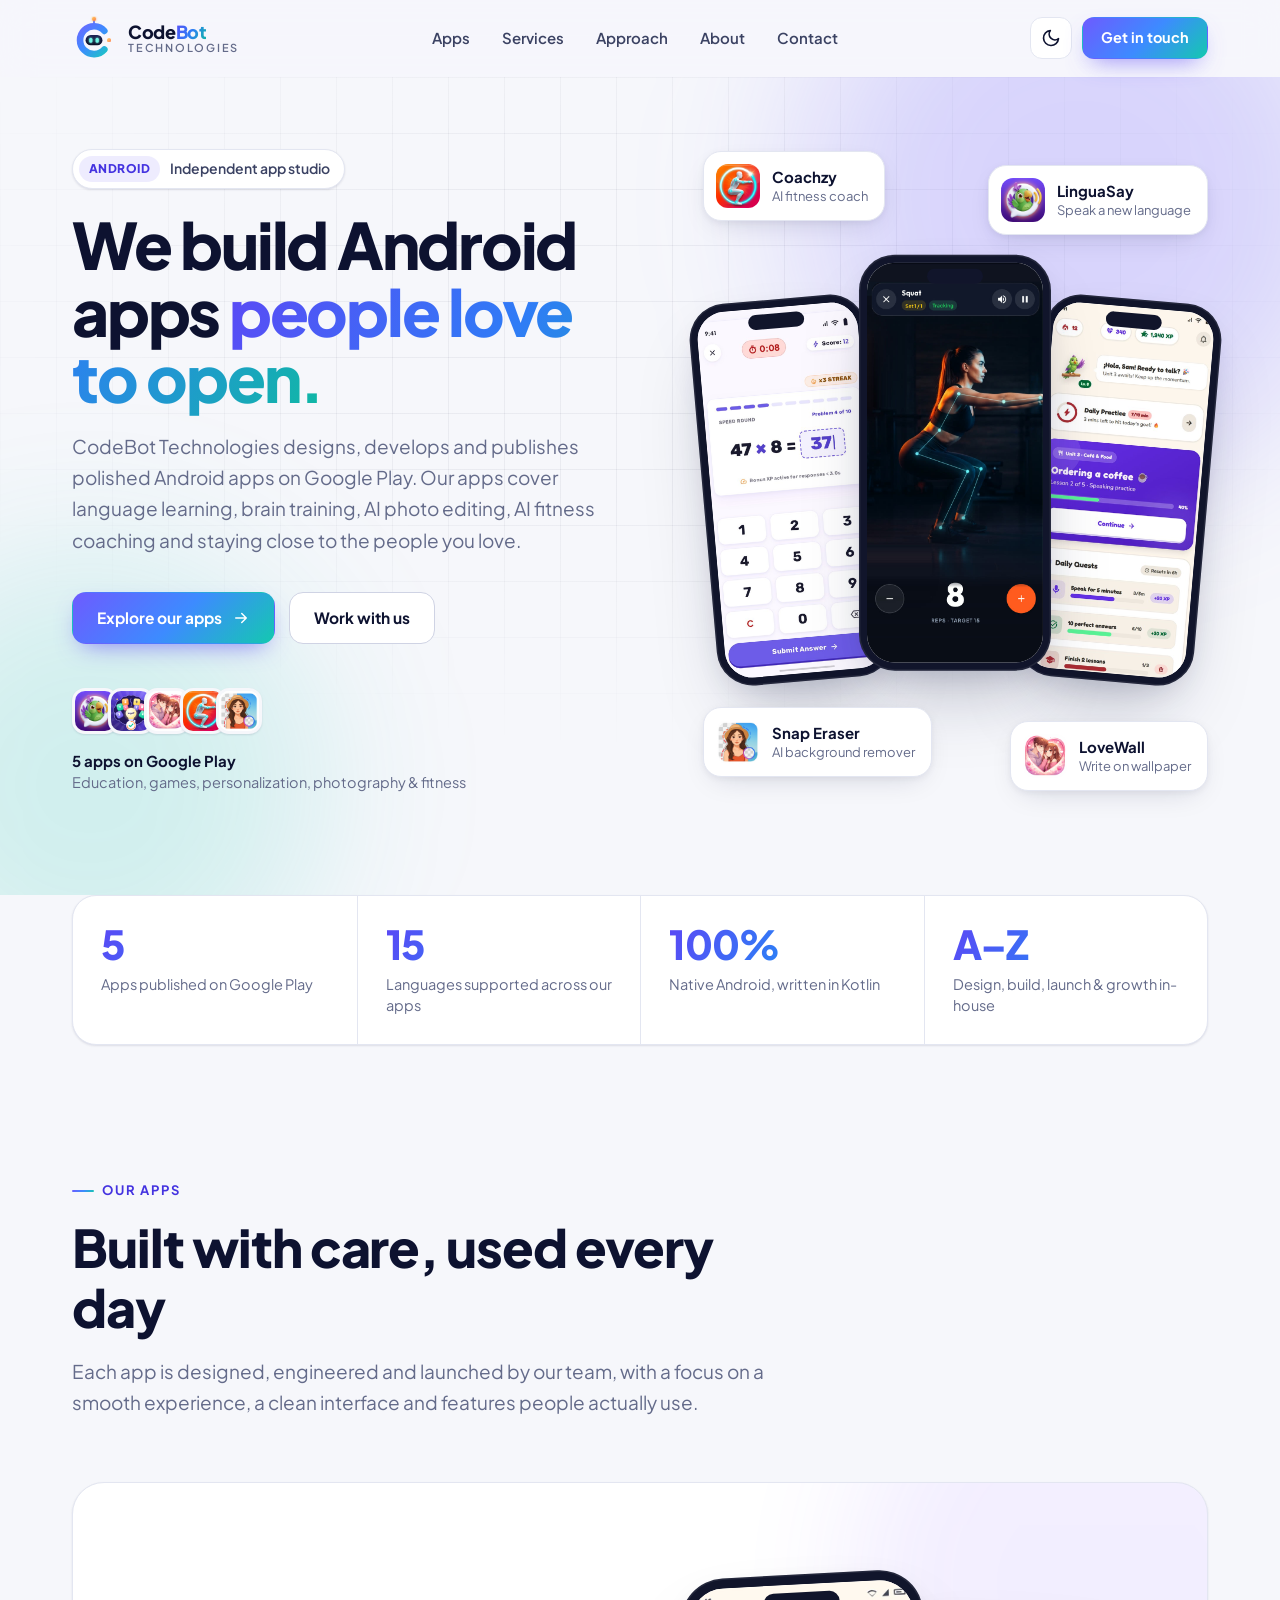
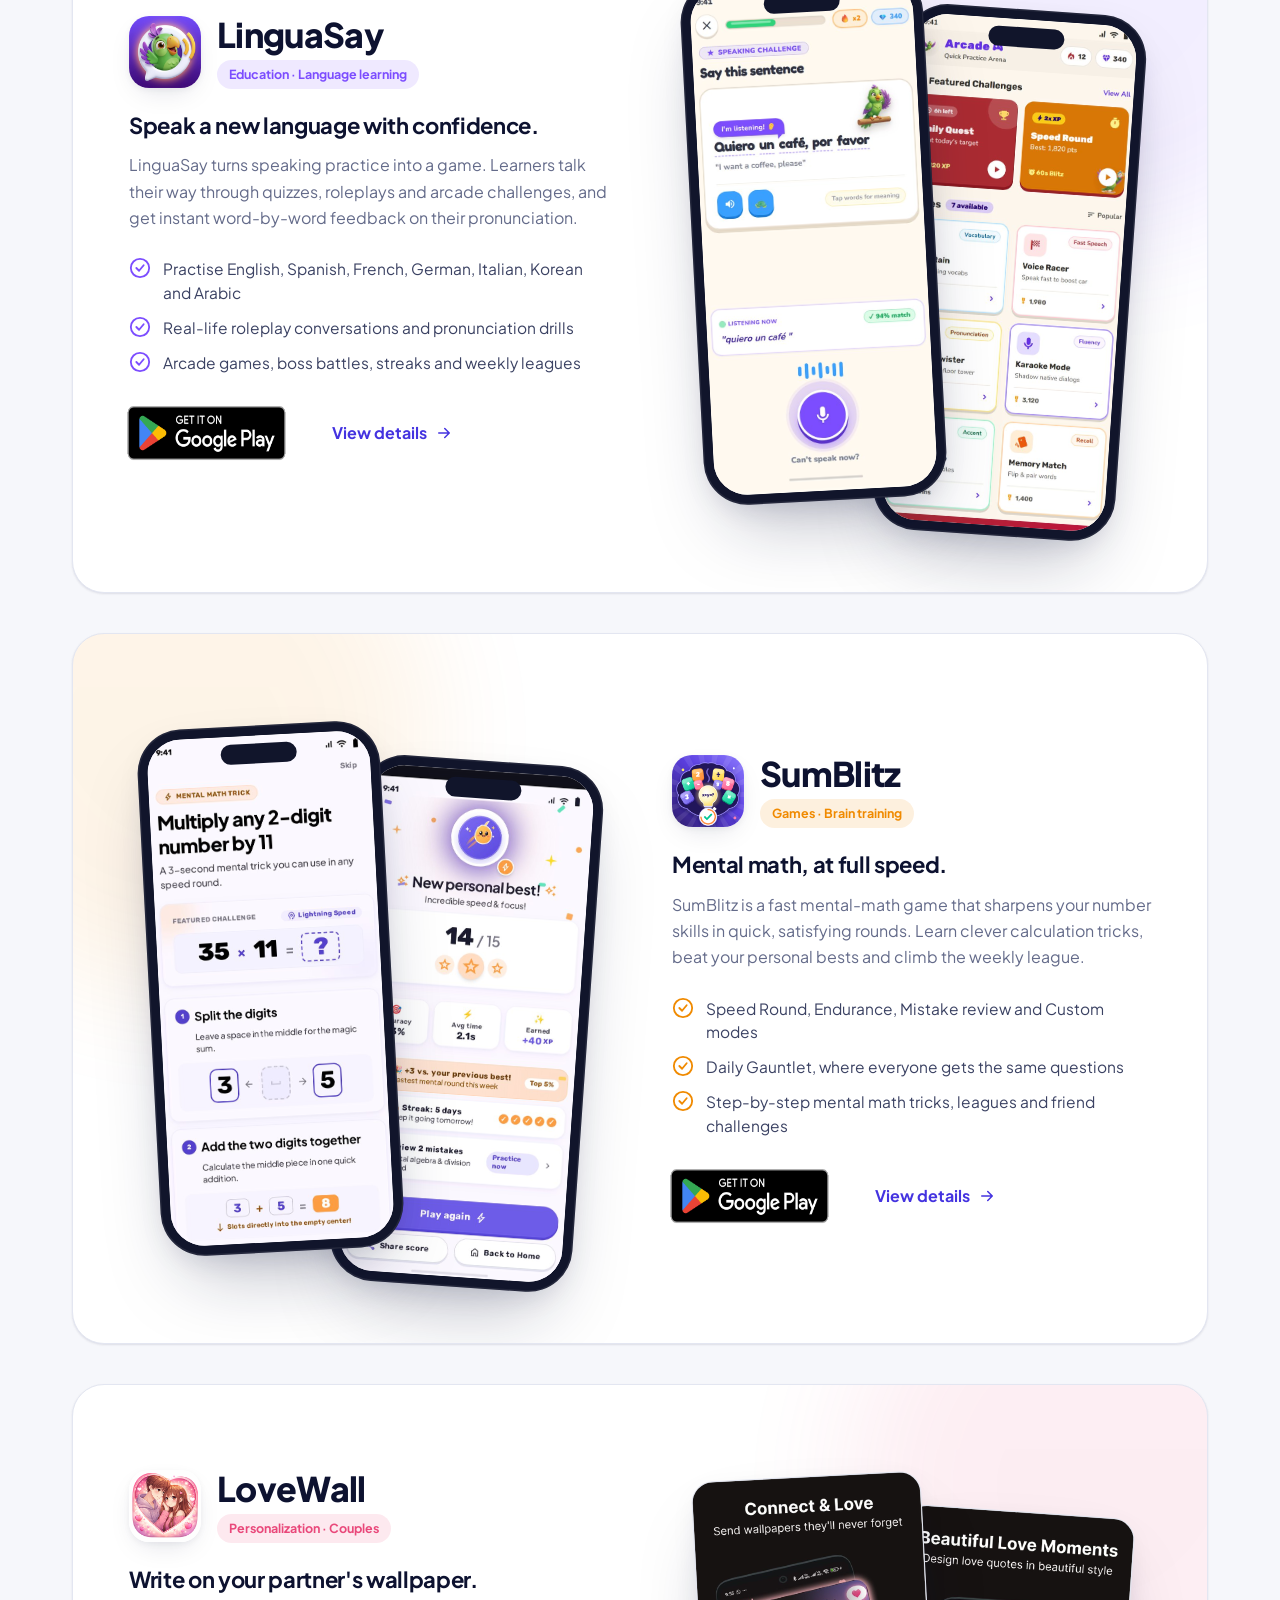
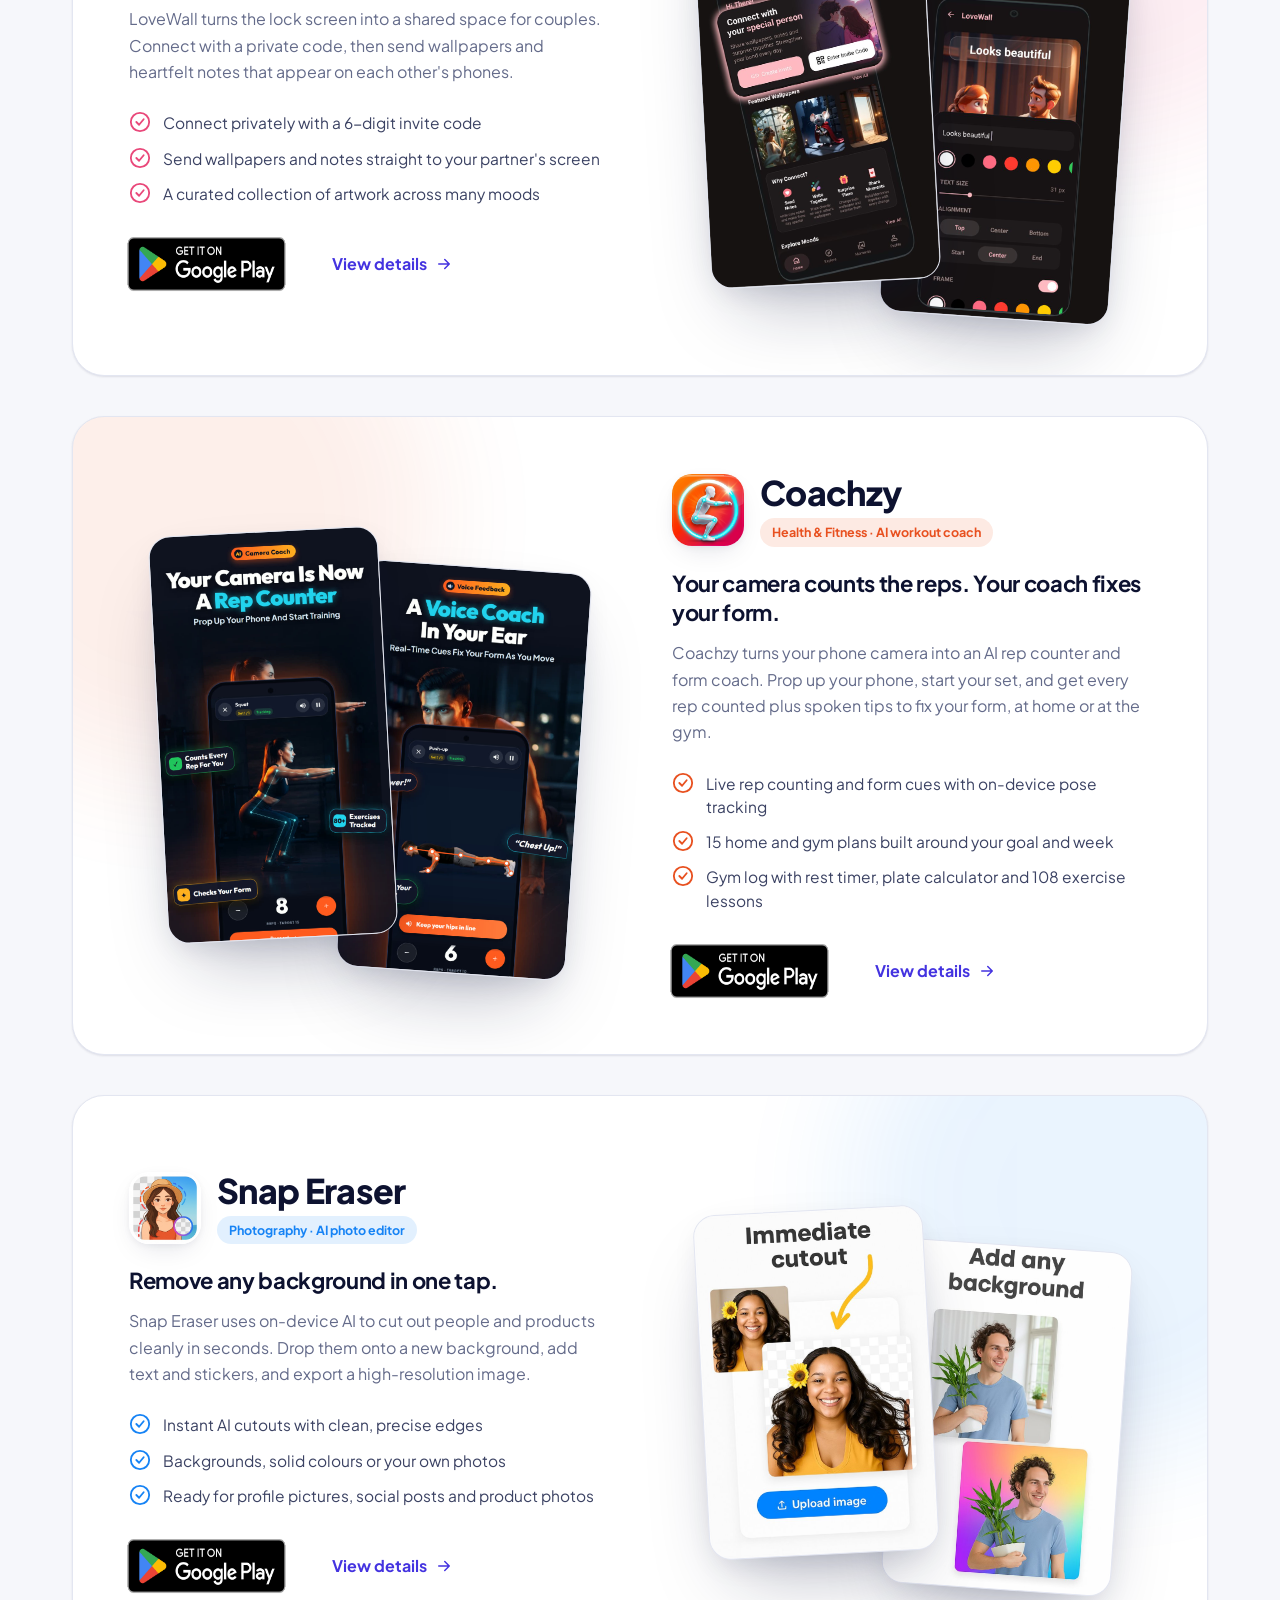
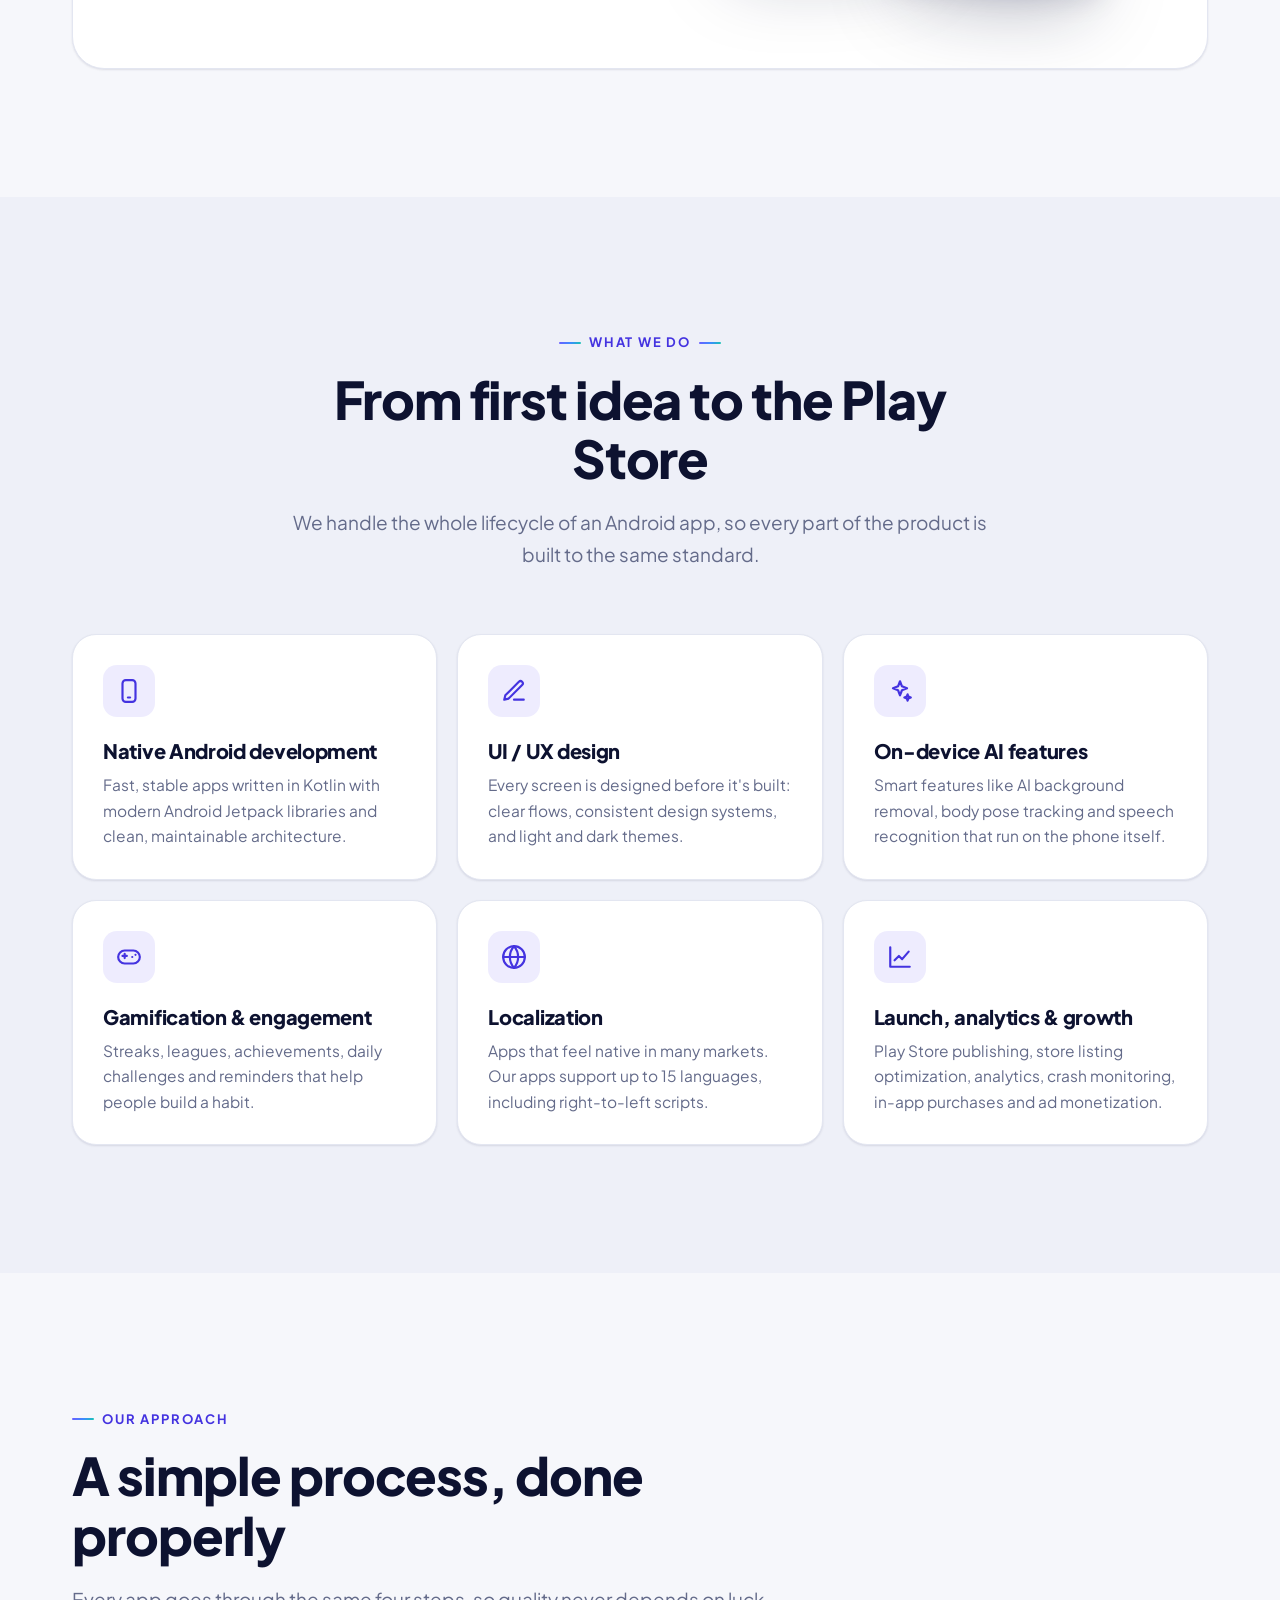
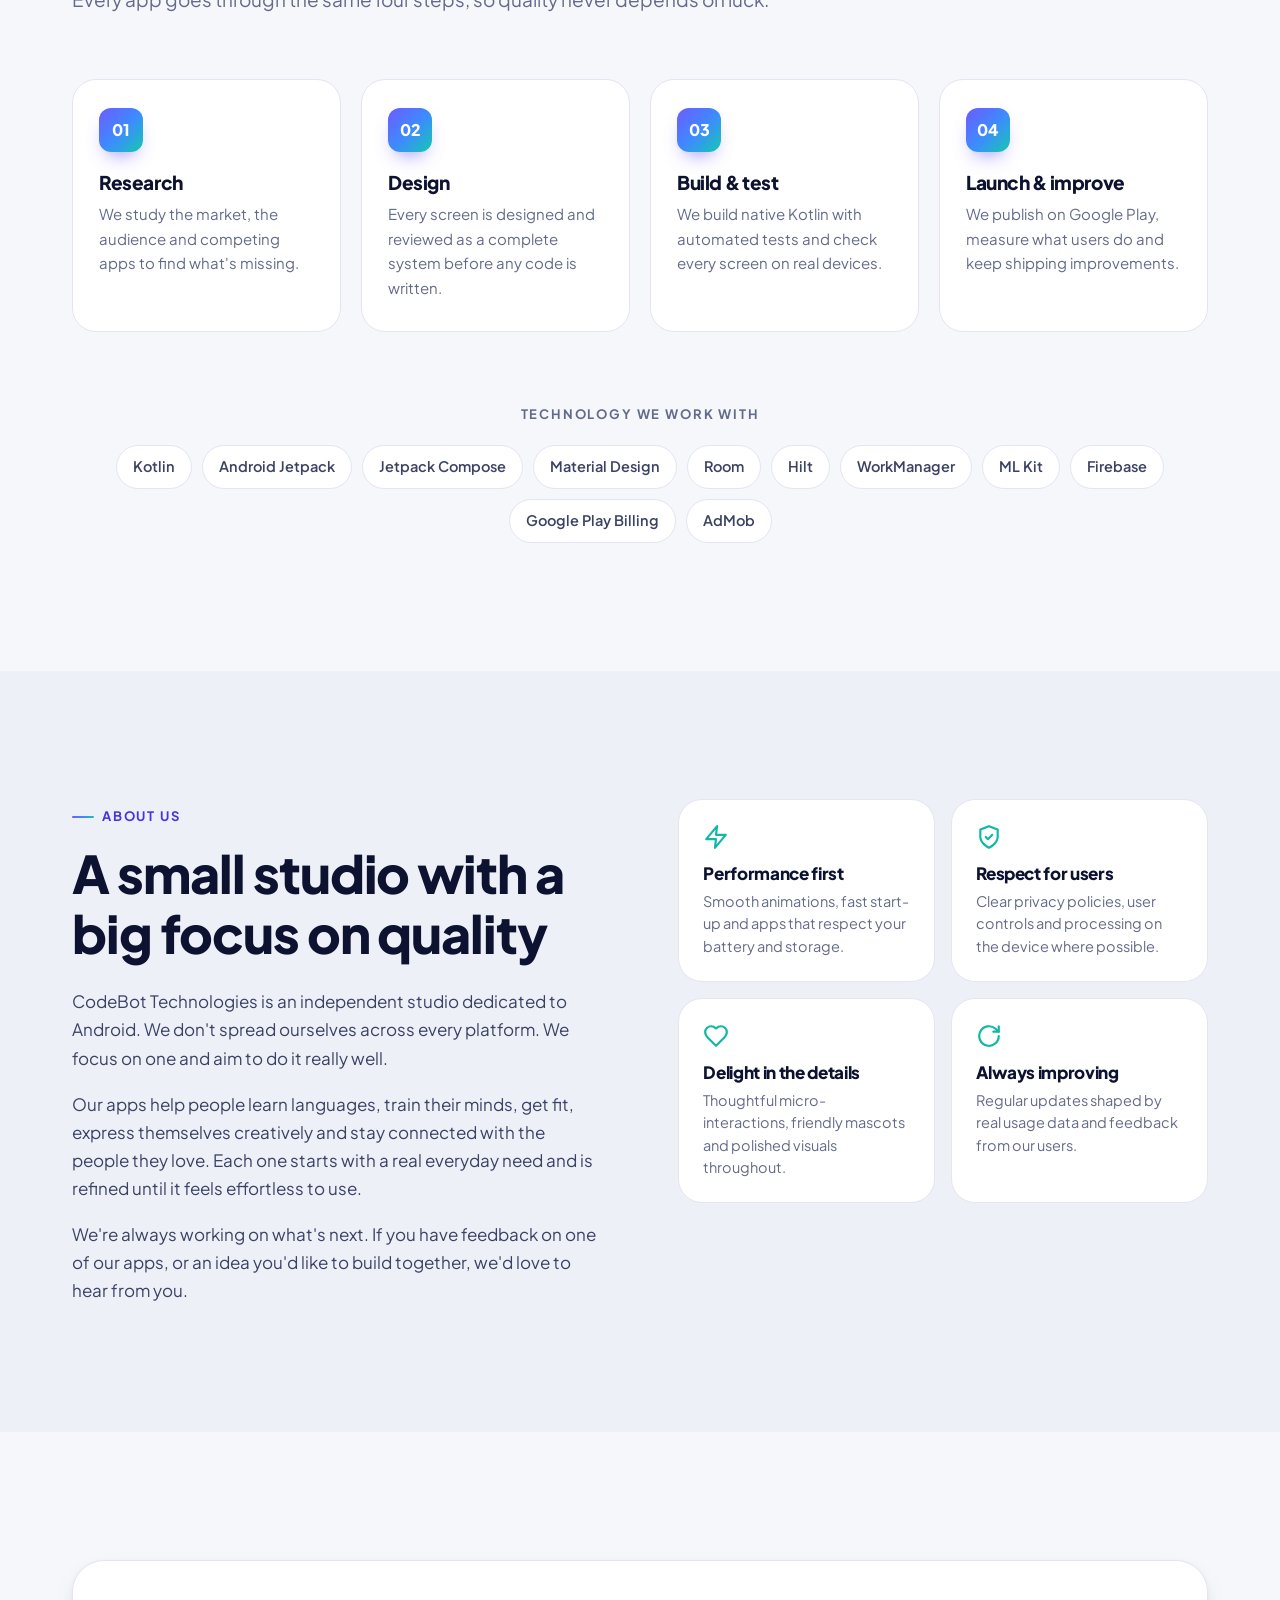
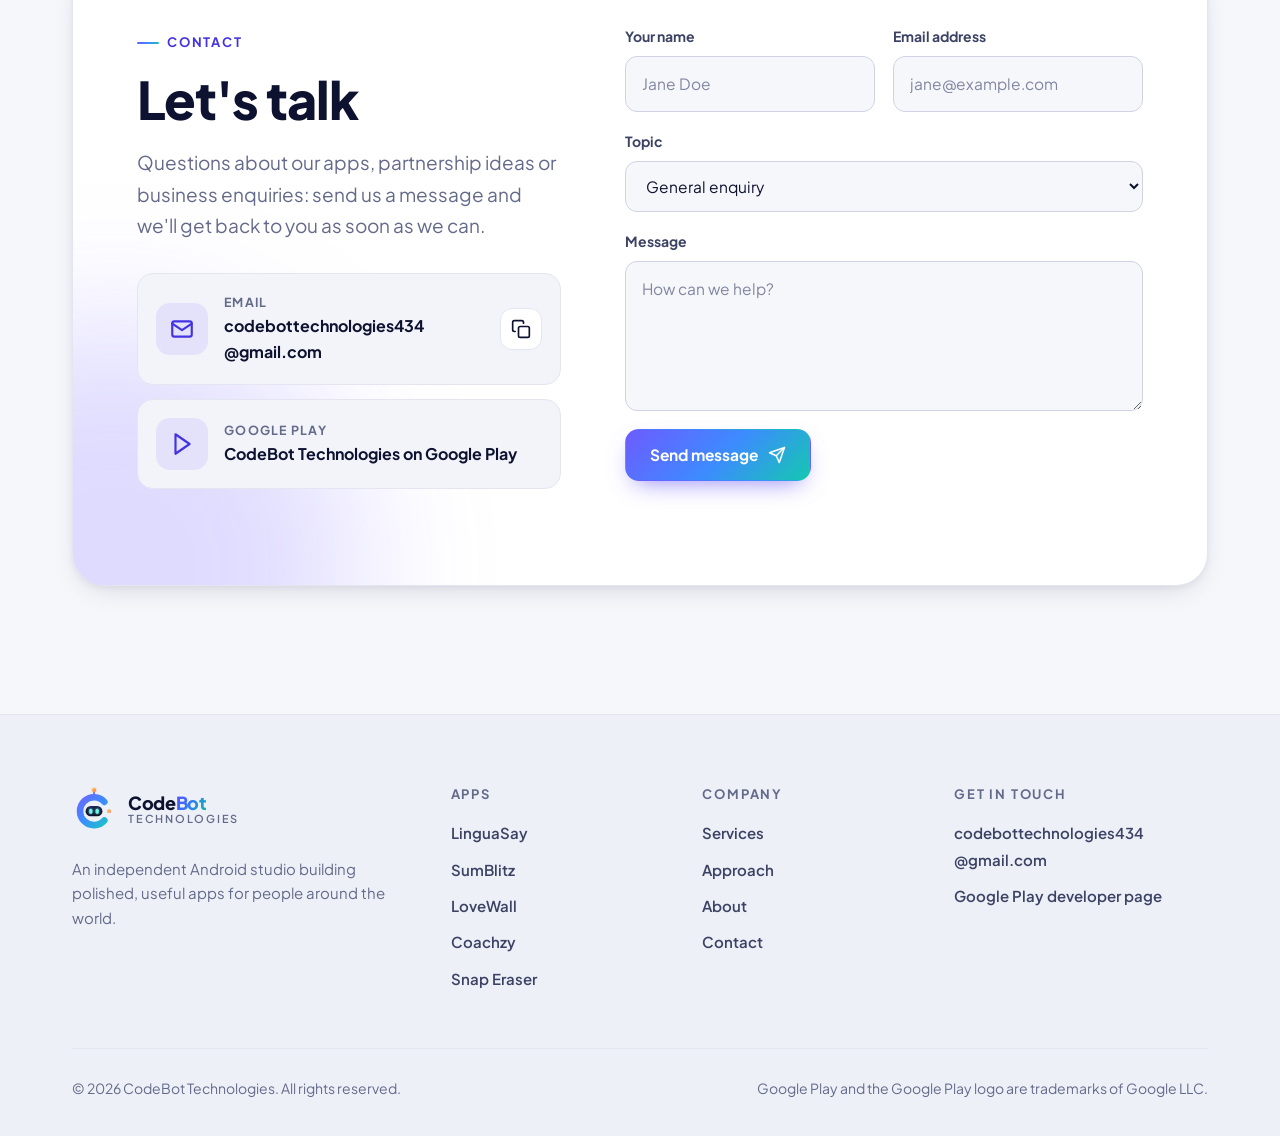
==== commit 8f6e14bf: "Add Coachzy app and refresh homepage hero - New Coachzy detail page with screenshots and features - " ====
--- a/index.html
+++ b/index.html
@@ -4,7 +4,7 @@
   <meta charset="utf-8">
   <meta name="viewport" content="width=device-width, initial-scale=1">
   <title>CodeBot Technologies — Android Apps People Love</title>
-  <meta name="description" content="CodeBot Technologies is an Android app studio. We design, build and publish polished apps on Google Play: LinguaSay, SumBlitz, LoveWall and Snap Eraser.">
+  <meta name="description" content="CodeBot Technologies is an Android app studio. We design, build and publish polished apps on Google Play: LinguaSay, SumBlitz, LoveWall, Coachzy and Snap Eraser.">
   <meta name="theme-color" content="#070a18" media="(prefers-color-scheme: dark)">
   <meta name="theme-color" content="#f6f7fb" media="(prefers-color-scheme: light)">
   <link rel="canonical" href="https://codebottechnology.github.io/">
@@ -81,7 +81,7 @@
         <div>
           <span class="pill reveal"><span class="pill-dot">ANDROID</span> Independent app studio</span>
           <h1 class="reveal reveal-d1">We build Android apps <span class="grad-text">people love to open.</span></h1>
-          <p class="lead reveal reveal-d2">CodeBot Technologies designs, develops and publishes polished Android apps on Google Play. Our apps cover language learning, brain training, AI photo editing and staying close to the people you love.</p>
+          <p class="lead reveal reveal-d2">CodeBot Technologies designs, develops and publishes polished Android apps on Google Play. Our apps cover language learning, brain training, AI photo editing, AI fitness coaching and staying close to the people you love.</p>
           <div class="hero-ctas reveal reveal-d3">
             <a class="btn btn-primary" href="#apps">Explore our apps
               <svg class="i" viewBox="0 0 24 24" aria-hidden="true"><path d="M5 12h14M13 6l6 6-6 6"/></svg>
@@ -93,18 +93,21 @@
               <img src="assets/img/apps/linguasay/icon.png" alt="LinguaSay" width="46" height="46">
               <img src="assets/img/apps/sumblitz/icon.png" alt="SumBlitz" width="46" height="46">
               <img src="assets/img/apps/lovewall/icon.png" alt="LoveWall" width="46" height="46">
+              <img src="assets/img/apps/coachzy/icon.png" alt="Coachzy" width="46" height="46">
               <img src="assets/img/apps/snap-eraser/icon.png" alt="Snap Eraser" width="46" height="46">
             </div>
-            <p><strong>4 apps on Google Play</strong>Education, games, personalization &amp; photography</p>
+            <p><strong>5 apps on Google Play</strong>Education, games, personalization, photography &amp; fitness</p>
           </div>
         </div>
 
         <div class="hero-visual" aria-hidden="true">
           <div class="phone phone-a"><img src="assets/img/apps/sumblitz/screen-01.jpg" alt="" width="600" height="1300"></div>
           <div class="phone phone-b"><img src="assets/img/apps/linguasay/screen-01.jpg" alt="" width="600" height="1300"></div>
+          <div class="phone phone-c"><img src="assets/img/apps/coachzy/screen-01.jpg" alt="" width="600" height="1286"></div>
           <div class="float-card fc-1"><img src="assets/img/apps/snap-eraser/icon.png" alt="" width="44" height="44"><div><strong>Snap Eraser</strong><span>AI background remover</span></div></div>
           <div class="float-card fc-2"><img src="assets/img/apps/lovewall/icon.png" alt="" width="44" height="44"><div><strong>LoveWall</strong><span>Write on wallpaper</span></div></div>
           <div class="float-card fc-3"><img src="assets/img/apps/linguasay/icon.png" alt="" width="44" height="44"><div><strong>LinguaSay</strong><span>Speak a new language</span></div></div>
+          <div class="float-card fc-4"><img src="assets/img/apps/coachzy/icon.png" alt="" width="44" height="44"><div><strong>Coachzy</strong><span>AI fitness coach</span></div></div>
         </div>
       </div>
     </section>
@@ -113,7 +116,7 @@
     <section aria-label="At a glance">
       <div class="container">
         <div class="stats reveal">
-          <div class="stat"><div class="stat-num grad-text">4</div><div class="stat-label">Apps published on Google Play</div></div>
+          <div class="stat"><div class="stat-num grad-text">5</div><div class="stat-label">Apps published on Google Play</div></div>
           <div class="stat"><div class="stat-num grad-text">15</div><div class="stat-label">Languages supported across our apps</div></div>
           <div class="stat"><div class="stat-num grad-text">100%</div><div class="stat-label">Native Android, written in Kotlin</div></div>
           <div class="stat"><div class="stat-num grad-text">A–Z</div><div class="stat-label">Design, build, launch &amp; growth in-house</div></div>
@@ -206,6 +209,31 @@
             </div>
           </article>
 
+          <!-- Coachzy -->
+          <article class="app-row accent-coachzy reveal" id="coachzy">
+            <div class="app-copy">
+              <div class="app-head">
+                <img class="app-icon" src="assets/img/apps/coachzy/icon.png" alt="Coachzy app icon" width="72" height="72">
+                <div><h3>Coachzy</h3><span class="tag">Health &amp; Fitness · AI workout coach</span></div>
+              </div>
+              <p class="app-tagline">Your camera counts the reps. Your coach fixes your form.</p>
+              <p class="app-desc">Coachzy turns your phone camera into an AI rep counter and form coach. Prop up your phone, start your set, and get every rep counted plus spoken tips to fix your form, at home or at the gym.</p>
+              <ul class="check-list">
+                <li><svg class="i" viewBox="0 0 24 24" aria-hidden="true"><circle cx="12" cy="12" r="10"/><path d="m8 12 3 3 5-6"/></svg>Live rep counting and form cues with on-device pose tracking</li>
+                <li><svg class="i" viewBox="0 0 24 24" aria-hidden="true"><circle cx="12" cy="12" r="10"/><path d="m8 12 3 3 5-6"/></svg>15 home and gym plans built around your goal and week</li>
+                <li><svg class="i" viewBox="0 0 24 24" aria-hidden="true"><circle cx="12" cy="12" r="10"/><path d="m8 12 3 3 5-6"/></svg>Gym log with rest timer, plate calculator and 108 exercise lessons</li>
+              </ul>
+              <div class="app-actions">
+                <a class="play-badge" href="https://play.google.com/store/apps/details?id=com.coachzy.fitness" target="_blank" rel="noopener"><img src="assets/img/google-play-badge.png" alt="Get Coachzy on Google Play" width="646" height="250"></a>
+                <a class="btn-link" href="apps/coachzy.html">View details <svg class="i" viewBox="0 0 24 24" aria-hidden="true"><path d="M5 12h14M13 6l6 6-6 6"/></svg></a>
+              </div>
+            </div>
+            <div class="app-media">
+              <div class="shot-card"><img src="assets/img/apps/coachzy/shot-01.jpg" alt="Coachzy: your camera is now a rep counter" width="720" height="1280" loading="lazy"></div>
+              <div class="shot-card"><img src="assets/img/apps/coachzy/shot-02.jpg" alt="Coachzy: a voice coach in your ear" width="720" height="1280" loading="lazy"></div>
+            </div>
+          </article>
+
           <!-- Snap Eraser -->
           <article class="app-row accent-snap reveal" id="snap-eraser">
             <div class="app-copy">
@@ -256,7 +284,7 @@
           <div class="card reveal reveal-d2">
             <div class="card-icon"><svg class="i" viewBox="0 0 24 24" aria-hidden="true"><path d="M12 3l1.8 4.7 4.7 1.8-4.7 1.8L12 16l-1.8-4.7L5.5 9.5l4.7-1.8z"/><path d="M19 15l.8 2.2 2.2.8-2.2.8L19 21l-.8-2.2L16 18l2.2-.8z"/></svg></div>
             <h3>On-device AI features</h3>
-            <p>Smart features like AI background removal and speech recognition that run on the phone itself.</p>
+            <p>Smart features like AI background removal, body pose tracking and speech recognition that run on the phone itself.</p>
           </div>
           <div class="card reveal">
             <div class="card-icon"><svg class="i" viewBox="0 0 24 24" aria-hidden="true"><path d="M6 11h4M8 9v4M15 12h.01M18 10h.01"/><rect x="2" y="6" width="20" height="12" rx="6"/></svg></div>
@@ -318,7 +346,7 @@
           <span class="eyebrow">About us</span>
           <h2 class="h2">A small studio with a big focus on quality</h2>
           <p>CodeBot Technologies is an independent studio dedicated to Android. We don't spread ourselves across every platform. We focus on one and aim to do it really well.</p>
-          <p>Our apps help people learn languages, train their minds, express themselves creatively and stay connected with the people they love. Each one starts with a real everyday need and is refined until it feels effortless to use.</p>
+          <p>Our apps help people learn languages, train their minds, get fit, express themselves creatively and stay connected with the people they love. Each one starts with a real everyday need and is refined until it feels effortless to use.</p>
           <p>We're always working on what's next. If you have feedback on one of our apps, or an idea you'd like to build together, we'd love to hear from you.</p>
         </div>
         <div class="values">
@@ -410,6 +438,7 @@
             <li><a href="apps/linguasay.html">LinguaSay</a></li>
             <li><a href="apps/sumblitz.html">SumBlitz</a></li>
             <li><a href="apps/lovewall.html">LoveWall</a></li>
+            <li><a href="apps/coachzy.html">Coachzy</a></li>
             <li><a href="apps/snap-eraser.html">Snap Eraser</a></li>
           </ul>
         </div>
--- a/assets/css/styles.css
+++ b/assets/css/styles.css
@@ -216,39 +216,46 @@
 .hero-apps p { font-size: 14.5px; color: var(--muted); line-height: 1.45; }
 .hero-apps strong { color: var(--text); display: block; font-size: 15px; }
 
-.hero-visual { position: relative; height: clamp(520px, 52vw, 640px); }
+.hero-visual { position: relative; height: clamp(560px, 50vw, 640px); }
 .phone { position: absolute; width: clamp(220px, 21vw, 280px); aspect-ratio: 9 / 19.5; border-radius: 44px; padding: 10px; background: var(--phone-frame); box-shadow: var(--shadow-lg), inset 0 0 0 1.5px rgba(255,255,255,.08); }
 .phone::before { content: ""; position: absolute; top: 18px; left: 50%; width: 76px; height: 20px; transform: translateX(-50%); background: var(--phone-frame); border-radius: 20px; z-index: 2; }
 .phone img { width: 100%; height: 100%; object-fit: cover; object-position: top; border-radius: 34px; background: #fff; }
-.hero-visual .phone-a { left: 6%; top: 40px; transform: rotate(-6deg); z-index: 1; }
-.hero-visual .phone-b { right: 6%; top: 0; transform: rotate(5deg); z-index: 2; }
-.float-card { position: absolute; z-index: 3; display: flex; align-items: center; gap: 12px; padding: 12px 16px 12px 12px; border-radius: 18px; background: var(--surface); border: 1px solid var(--border); box-shadow: var(--shadow); font-size: 14px; line-height: 1.3; animation: float 6s ease-in-out infinite; }
+/* Hero: three phones side by side, only lightly overlapping, so every screen stays visible */
+.hero-visual .phone { width: 35%; top: 50%; border-radius: 36px; padding: 8px; }
+.hero-visual .phone img { border-radius: 28px; }
+.hero-visual .phone::before { top: 14px; width: 56px; height: 15px; }
+.hero-visual .phone-a { left: 0; transform: translateY(-45%) rotate(-5deg); z-index: 1; }
+.hero-visual .phone-b { right: 0; transform: translateY(-45%) rotate(5deg); z-index: 1; }
+.hero-visual .phone-c { width: 38%; left: 50%; transform: translate(-50%, -52%); z-index: 2; }
+.float-card { position: absolute; z-index: 3; display: flex; align-items: center; gap: 12px; padding: 12px 16px 12px 12px; border-radius: 18px; background: var(--surface); border: 1px solid var(--border); box-shadow: var(--shadow); font-size: 14px; line-height: 1.3; white-space: nowrap; animation: float 6s ease-in-out infinite; }
 .float-card img { width: 44px; height: 44px; border-radius: 12px; }
 .float-card strong { display: block; font-size: 15px; }
 .float-card span { color: var(--muted); font-size: 13px; }
-.float-card.fc-1 { left: -2%; bottom: 70px; }
-.float-card.fc-2 { right: -4%; bottom: 150px; animation-delay: -3s; }
-.float-card.fc-3 { left: 30%; top: -8px; animation-delay: -1.5s; }
+/* Cards sit above and below the phones, never over a screen */
+.float-card.fc-4 { left: 0; top: 0; }
+.float-card.fc-3 { right: 0; top: 14px; animation-delay: -1.5s; }
+.float-card.fc-1 { left: 0; bottom: 14px; animation-delay: -3s; }
+.float-card.fc-2 { right: 0; bottom: 0; animation-delay: -4.5s; }
 @keyframes float { 0%, 100% { transform: translateY(0); } 50% { transform: translateY(-10px); } }
 
 @media (max-width: 980px) {
   .hero-grid { grid-template-columns: 1fr; }
-  .hero-visual { height: 560px; max-width: 560px; width: 100%; margin: 0 auto; }
+  .hero-visual { height: 640px; max-width: 560px; width: 100%; margin: 40px auto 0; }
 }
 @media (max-width: 560px) {
   .hero-visual { height: 470px; }
-  .phone { width: 200px; border-radius: 36px; padding: 8px; }
-  .phone img { border-radius: 28px; }
-  .phone::before { top: 14px; width: 60px; height: 16px; }
-  .hero-visual .phone-a { left: 0; }
-  .hero-visual .phone-b { right: 0; }
-  .float-card { padding: 9px 12px 9px 9px; font-size: 12.5px; }
-  .float-card img { width: 36px; height: 36px; border-radius: 10px; }
+  .hero-visual .phone { width: 38%; border-radius: 24px; padding: 5px; }
+  .hero-visual .phone-c { width: 42%; }
+  .hero-visual .phone img { border-radius: 19px; }
+  .hero-visual .phone::before { top: 9px; width: 36px; height: 10px; }
+  .float-card { padding: 8px 12px 8px 8px; gap: 10px; font-size: 12.5px; }
+  .float-card img { width: 34px; height: 34px; border-radius: 10px; }
   .float-card strong { font-size: 13.5px; }
-  .float-card span { font-size: 12px; }
-  .float-card.fc-1 { left: 0; bottom: 30px; }
-  .float-card.fc-2 { right: 0; bottom: 120px; }
-  .float-card.fc-3 { display: none; }
+  .float-card span { display: none; }
+  .float-card.fc-4 { left: 0; top: 0; }
+  .float-card.fc-3 { right: 0; top: 10px; }
+  .float-card.fc-1 { left: 0; bottom: 10px; }
+  .float-card.fc-2 { right: 0; bottom: 0; }
 }
 
 /* ---------- Stats ---------- */
@@ -295,15 +302,18 @@
 .accent-sumblitz { --accent: #f08a00; --accent-soft: rgba(240, 138, 0, .13); }
 .accent-lovewall { --accent: #e9487a; --accent-soft: rgba(233, 72, 122, .12); }
 .accent-snap { --accent: #1683f5; --accent-soft: rgba(22, 131, 245, .12); }
+.accent-coachzy { --accent: #e8501f; --accent-soft: rgba(232, 80, 31, .12); }
 :root[data-theme="dark"] .accent-linguasay { --accent: #a98bff; }
 :root[data-theme="dark"] .accent-sumblitz { --accent: #ffb547; }
 :root[data-theme="dark"] .accent-lovewall { --accent: #ff7aa2; }
 :root[data-theme="dark"] .accent-snap { --accent: #5fb0ff; }
+:root[data-theme="dark"] .accent-coachzy { --accent: #ff8a5c; }
 @media (prefers-color-scheme: dark) {
   :root:not([data-theme="light"]) .accent-linguasay { --accent: #a98bff; }
   :root:not([data-theme="light"]) .accent-sumblitz { --accent: #ffb547; }
   :root:not([data-theme="light"]) .accent-lovewall { --accent: #ff7aa2; }
   :root:not([data-theme="light"]) .accent-snap { --accent: #5fb0ff; }
+  :root:not([data-theme="light"]) .accent-coachzy { --accent: #ff8a5c; }
 }
 
 @media (max-width: 900px) {
@@ -450,7 +460,7 @@
 @media (max-width: 960px) { .feature-grid { grid-template-columns: 1fr 1fr; } }
 @media (max-width: 620px) { .feature-grid { grid-template-columns: 1fr; } }
 
-.more-apps { display: grid; grid-template-columns: repeat(3, 1fr); gap: 20px; }
+.more-apps { display: grid; grid-template-columns: repeat(2, 1fr); gap: 20px; }
 .mini-app { display: flex; align-items: center; gap: 16px; padding: 22px; border-radius: var(--radius-lg); background: var(--surface); border: 1px solid var(--border); transition: transform .25s ease, box-shadow .25s ease, border-color .25s ease; }
 .mini-app:hover { transform: translateY(-4px); box-shadow: var(--shadow); border-color: var(--border-strong); }
 .mini-app img { width: 60px; height: 60px; border-radius: 16px; flex: none; }
